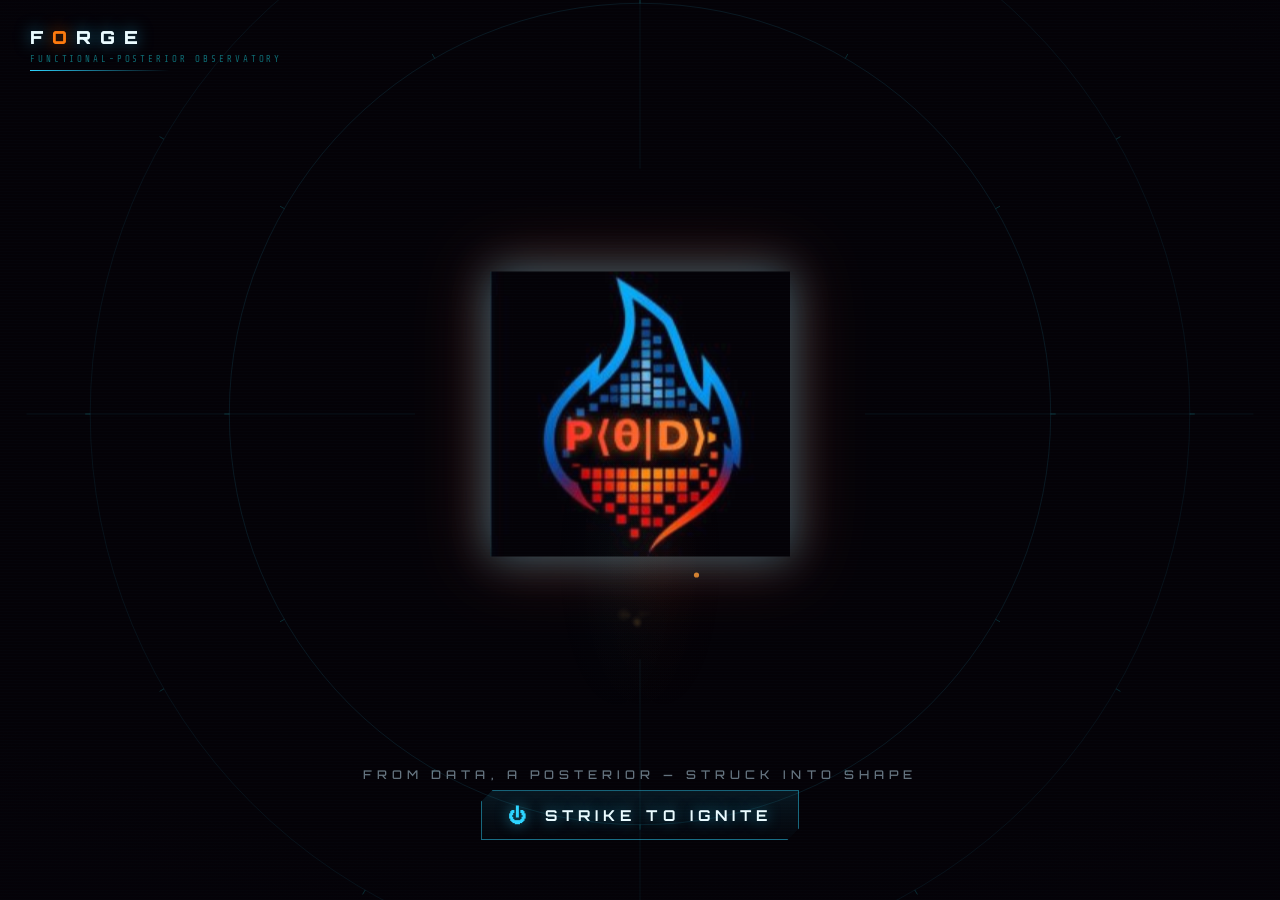
==== index.html @ 350c096e "initial load" ====
<!DOCTYPE html>
<!-- FORGE — splash / threshold. Strike ENTER to ignite the forge and cross into the floor. -->
<html lang="en">
<head>
<meta charset="utf-8"/>
<meta name="viewport" content="width=device-width, initial-scale=1, maximum-scale=1"/>
<title>FORGE — strike to ignite</title>
<link rel="preconnect" href="https://fonts.googleapis.com">
<link rel="preconnect" href="https://fonts.gstatic.com" crossorigin>
<link href="https://fonts.googleapis.com/css2?family=Orbitron:wght@500;700;900&family=Share+Tech+Mono&display=swap" rel="stylesheet">
<style>
  :root{
    --void:#040207; --void2:#0a0610;
    --cyan:#2DD4FF; --cyan-hot:#7ff0ff; --cyan-dim:#0e6b73;
    --ember:#FF4D1F; --flame:#FF7A0D; --gold:#FFC857; --ignite:#FFB800;
    --amber:#f0a92e; --muted:#3f6b66;
    --mono:'Share Tech Mono', ui-monospace, Consolas, monospace;
    --disp:'Orbitron', var(--mono);
  }
  *{box-sizing:border-box;margin:0;padding:0}
  html,body{height:100%;background:var(--void);overflow:hidden;font-family:var(--mono);color:var(--cyan);cursor:pointer}
  #fx{position:fixed;inset:0;display:block;touch-action:none}
  #fx2{position:fixed;inset:0;z-index:6;pointer-events:none}  /* posterior layer, in front of the logo */

  /* logo: black background keyed out by screen blend, so the live flame shows through */
  #logo{position:fixed;left:50%;top:46%;transform:translate(-50%,-50%);
    width:min(300px,46vw);height:auto;mix-blend-mode:screen;pointer-events:none;z-index:5;
    filter:drop-shadow(0 0 22px rgba(45,212,255,.40)) drop-shadow(0 0 30px rgba(255,77,31,.34));
    transition:filter .25s, transform .25s, opacity .5s;}

  /* HUD */
  .hud{position:fixed;pointer-events:none;user-select:none;text-transform:uppercase;letter-spacing:.2em;z-index:6}
  #brand{top:26px;left:30px;display:flex;align-items:center;gap:14px}
  #brand .word{font-family:var(--disp);font-weight:900;font-size:18px;letter-spacing:.5em;
    color:#eafbff;text-shadow:0 0 16px rgba(45,212,255,.55)}
  #brand .word .o{color:var(--flame);text-shadow:0 0 16px rgba(255,122,13,.6)}
  #brand .stack{display:flex;flex-direction:column;gap:6px}
  #brand .sub{font-size:9px;color:var(--cyan-dim);letter-spacing:.32em}
  #brand .bar{width:140px;height:1px;background:linear-gradient(90deg,var(--cyan),transparent)}

  #status{top:26px;right:30px;text-align:right;font-size:9.5px;color:var(--cyan-dim);letter-spacing:.26em;line-height:2}
  #status b{color:var(--amber);font-weight:400}
  #status .dot{display:inline-block;width:6px;height:6px;border-radius:50%;background:var(--flame);
    box-shadow:0 0 8px var(--flame);margin-right:7px;vertical-align:middle;animation:blip 1.6s infinite}
  @keyframes blip{0%,100%{opacity:.35}50%{opacity:1}}

  #tagline{bottom:118px;left:0;right:0;text-align:center;font-family:var(--disp);font-weight:500;
    font-size:12px;letter-spacing:.42em;color:rgba(180,210,225,.55)}

  /* phase rail (centred, under the plate) — a light progress stepper for the pipeline */
  #rail{position:fixed;bottom:178px;left:50%;z-index:8;pointer-events:none;width:min(640px,92vw);
    opacity:0;transform:translateX(-50%) translateY(8px);transition:opacity .45s ease, transform .45s ease;
    font-family:var(--mono)}
  #rail.on{opacity:1;transform:translateX(-50%) translateY(0)}
  #rail .rtrack{position:relative;height:5px;border-radius:3px;background:rgba(45,212,255,.30);margin:0 12px;box-shadow:0 0 10px rgba(45,212,255,.18)}
  #rail .rfill{position:absolute;left:0;top:0;height:100%;width:0;
    background:linear-gradient(90deg,var(--cyan),var(--gold));
    box-shadow:0 0 8px rgba(127,240,255,.55);transition:width .28s linear}
  #rail .rnode{position:absolute;top:50%;width:15px;height:15px;border-radius:50%;
    transform:translate(-50%,-50%);background:#0a1016;border:2px solid rgba(45,212,255,.5);
    transition:background .3s, border-color .3s, box-shadow .3s}
  #rail .rnode .rl{position:absolute;top:16px;left:50%;transform:translateX(-50%);
    font-size:11px;letter-spacing:.12em;white-space:nowrap;color:#3fa8b4;transition:color .3s}
  #rail .rnode.done{background:var(--cyan);border-color:var(--cyan);box-shadow:0 0 12px rgba(45,212,255,.85)}
  #rail .rnode.done .rl{color:#9fdcea}
  #rail .rnode.active{background:var(--gold);border-color:var(--gold);box-shadow:0 0 16px rgba(255,200,87,1)}
  #rail .rnode.active .rl{color:var(--gold)}
  #rail .rnode.active::after{content:"";position:absolute;inset:-5px;border-radius:50%;
    border:1px solid rgba(255,200,87,.6);animation:rpulse 1.1s ease-out infinite}
  @keyframes rpulse{0%{transform:scale(.6);opacity:.9}100%{transform:scale(1.8);opacity:0}}

  /* instruction / strike */
  #strike{position:fixed;bottom:60px;left:0;right:0;text-align:center;z-index:6;pointer-events:none}
  #strike .key{display:inline-flex;align-items:center;gap:14px;font-family:var(--disp);font-weight:700;
    font-size:15px;letter-spacing:.34em;color:#eafbff;pointer-events:auto;cursor:pointer;
    padding:13px 26px;border:1px solid rgba(45,212,255,.45);
    background:linear-gradient(180deg,rgba(45,212,255,.10),rgba(45,212,255,.02));
    clip-path:polygon(12px 0,100% 0,100% calc(100% - 12px),calc(100% - 12px) 100%,0 100%,0 12px);
    animation:breathe 2.4s ease-in-out infinite;text-shadow:0 0 14px rgba(45,212,255,.55);
    transition:transform .22s ease, filter .22s ease, background .22s ease, border-color .22s ease, color .22s, text-shadow .22s}
  #strike .key:hover{animation:none;color:#fff;
    border-color:rgba(255,96,32,.95);
    background:linear-gradient(180deg, rgba(150,16,8,.55) 0%, rgba(255,122,32,.88) 100%);
    transform:scale(1.07);text-shadow:0 0 30px rgba(255,96,30,.9);
    filter:saturate(2.4) brightness(1.5)
      drop-shadow(0 0 44px rgba(255,58,18,.70)) drop-shadow(0 0 16px rgba(255,180,60,.6))}
  #strike .key:hover .glyph{color:#ffd27a}
  #strike .glyph{font-size:18px;color:var(--cyan)}
  @keyframes breathe{0%,100%{opacity:.62;border-color:rgba(45,212,255,.32)}
    50%{opacity:1;border-color:rgba(45,212,255,.72);box-shadow:0 0 24px rgba(45,212,255,.20)}}

  /* overlays */
  #grain{position:fixed;inset:0;pointer-events:none;z-index:7;mix-blend-mode:screen;opacity:.5;
    background:
      radial-gradient(130% 100% at 50% 44%, transparent 52%, rgba(2,1,6,.9) 100%),
      repeating-linear-gradient(0deg, rgba(45,212,255,.02) 0 1px, transparent 1px 3px);}
  #flash{position:fixed;inset:0;pointer-events:none;z-index:20;background:#fff;opacity:0;
    transition:opacity .75s ease-out}

  /* standalone landing stub (only when ENTER_TARGET is empty) */
  #floor{position:fixed;inset:0;z-index:30;display:none;flex-direction:column;align-items:center;justify-content:center;
    background:#fff;color:#0F1F3D;font-family:Georgia,serif;text-align:center;opacity:0;transition:opacity .6s .2s;gap:10px}
  #floor.show{display:flex;opacity:1}
  #floor .eye{font-family:var(--mono);font-size:11px;letter-spacing:.3em;text-transform:uppercase;color:#C67D3E}
  #floor h1{font-size:30px;font-weight:400;letter-spacing:.02em;margin:0}
  #floor p{color:#5C657A;font-family:system-ui,sans-serif;max-width:440px}
  #floor button{margin-top:14px;font:inherit;font-family:var(--mono);font-size:12px;letter-spacing:.18em;
    text-transform:uppercase;padding:9px 20px;border:1px solid #D9DCE3;background:#fff;color:#0F1F3D;cursor:pointer;border-radius:4px}
  #floor button:hover{border-color:#FF7A0D;color:#b5560a}

  @media (max-width:640px){
    #brand{left:16px;top:18px} #status{right:16px;top:18px} #brand .bar{width:90px}
    #tagline{bottom:104px;font-size:10px;letter-spacing:.3em} #strike{bottom:46px}
  }
  @media (prefers-reduced-motion:reduce){ #strike .key,#status .dot{animation:none} }
</style>
</head>
<body>
  <canvas id="fx"></canvas>
  <canvas id="fx2"></canvas>
  <img id="logo" src="[data-uri]" alt="FORGE — P(theta given D)">

  <div id="brand" class="hud">
    <div class="stack">
      <div class="word">F<span class="o">O</span>RGE</div>
      <div class="sub">functional-posterior observatory</div>
      <div class="bar"></div>
    </div>
  </div>

  <div id="tagline" class="hud">FROM DATA, A POSTERIOR &mdash; STRUCK INTO SHAPE</div>

  <div id="rail">
    <div class="rtrack" id="rtrack"><div class="rfill" id="rfill"></div></div>
  </div>

  <div id="strike">
    <span class="key"><span class="glyph">&#9211;</span> STRIKE TO IGNITE</span>
  </div>

  <div id="grain"></div>
  <div id="flash"></div>

  <div id="floor">
    <div class="eye">forge floor</div>
    <h1>You crossed the threshold.</h1>
    <p>This is where the splash hands off to the app dashboard. Set <code>ENTER_TARGET</code>
       in the script to wire it to <code>index.html#dashboard</code>.</p>
    <button id="reignite">&#9211; re-ignite</button>
  </div>

<script>
(() => {
  "use strict";
  // ── wiring ──────────────────────────────────────────────────────────────
  // Where ENTER takes you. Empty string => show the standalone landing stub.
  const ENTER_TARGET = "dash1.html";            // e.g. "index.html#dashboard"

  const C = {
    cyan:[45,212,255], cyanHot:[127,240,255],
    ember:[255,77,31], flame:[255,122,13], gold:[255,200,87], ignite:[255,184,0],
  };
  const lerp = (a,b,t)=>a+(b-a)*t;
  const mix  = (A,B,t)=>[lerp(A[0],B[0],t),lerp(A[1],B[1],t),lerp(A[2],B[2],t)];
  const rgba = (c,a)=>`rgba(${c[0]|0},${c[1]|0},${c[2]|0},${a})`;
  const smooth = x=>x<=0?0:(x>=1?1:x*x*(3-2*x));
  const reduce = matchMedia("(prefers-reduced-motion:reduce)").matches;

  const cv = document.getElementById("fx");
  const ctx = cv.getContext("2d");
  const cv2 = document.getElementById("fx2");
  const ctx2 = cv2.getContext("2d");
  const logo  = document.getElementById("logo");
  let W=0,H=0,DPR=1, cx=0, cy=0, flameW=0, flameH=0, heatGrid=null, burnFronts=null, skRect=null, logoBox=null, strikeHover=0;
  function resize(){
    DPR = Math.min(1.5, devicePixelRatio||1);
    W = innerWidth; H = innerHeight;
    cv.width = W*DPR; cv.height = H*DPR;
    cv.style.width=W+"px"; cv.style.height=H+"px";
    ctx.setTransform(DPR,0,0,DPR,0,0);
    cv2.width = W*DPR; cv2.height = H*DPR;
    cv2.style.width=W+"px"; cv2.style.height=H+"px";
    ctx2.setTransform(DPR,0,0,DPR,0,0);
    cx = W/2; cy = H*0.46;
    const logoW = Math.min(300, W*0.46);
    flameW = logoW*1.42; flameH = logoW*1.72;
    // the logo plate's on-screen box, pre-scaled to the finale scale (1.06) —
    // the burn and its burning edge are confined to this.
    const r = logo.getBoundingClientRect();
    const lw = r.width||logoW, lh = r.height||logoW, s = 1.06;
    logoBox = { x: cx - lw*s/2, y: cy - lh*s/2, w: lw*s, h: lh*s };
    buildHeat();
    buildBurn();
    skRect = null;                                          // recomputed lazily in the loop
  }
  addEventListener("resize", resize); resize();
  logo.addEventListener("load", resize);                    // re-anchor once the plate decodes

  // ── fire: soft rising particle plume (no bars) ──────────────────────────
  function gauss(){ // ~N(0,1), Box-Muller (cheap)
    let u=0,v=0; while(!u)u=Math.random(); while(!v)v=Math.random();
    return Math.sqrt(-2*Math.log(u))*Math.cos(6.283185*v);
  }
  // ── pre-baked particle sprites: blit instead of allocating a gradient per
  //    particle per frame (the old hot path). Bucket each particle to the
  //    nearest palette hue; under additive blending the banding is invisible. ──
  const FIRE_PAL = [
    [255,255,235], // white-hot tip
    [255,200,87],  // gold
    [255,122,13],  // flame
    [255,77,31],   // ember
    [127,240,255], // cyan-hot (cool-left)
    [45,212,255],  // cyan
  ];
  const SPR = 64;
  const fireSprites = FIRE_PAL.map(col=>{
    const c=document.createElement("canvas"); c.width=c.height=SPR;
    const g=c.getContext("2d");
    const rg=g.createRadialGradient(SPR/2,SPR/2,0,SPR/2,SPR/2,SPR/2);
    rg.addColorStop(0, rgba(col,1)); rg.addColorStop(1, rgba(col,0));
    g.fillStyle=rg; g.fillRect(0,0,SPR,SPR);
    return c;
  });
  function nearestSprite(col){
    let bi=0,bd=1e9;
    for(let i=0;i<FIRE_PAL.length;i++){
      const p=FIRE_PAL[i], dr=col[0]-p[0], dg=col[1]-p[1], db=col[2]-p[2];
      const d=dr*dr+dg*dg+db*db; if(d<bd){bd=d;bi=i;}
    }
    return fireSprites[bi];
  }

  const FIRE_CAP = 240, EMBER_CAP = 140;     // bound worst-case particle counts
  const fire = [];
  // heat ∈ [0,1]: 0 = cold, ~0.08 = idle smolder, 1 = struck. Drives the whole fire.
  function spawnFire(heat){
    if(fire.length>=FIRE_CAP) return;
    const spread = flameW * (0.06 + 0.12*heat) * (0.6 + Math.random()*0.6);
    const ox = gauss()*spread*(0.45 + 0.55*heat);
    const u = Math.max(-1,Math.min(1, ox/(flameW*0.5)));    // -1..1 for cyan→ember tint
    const side = (u+1)/2;
    const baseY = cy + flameH*0.40;
    fire.push({
      x: cx + ox, y: baseY + Math.random()*6,
      vx: ox*0.004 + gauss()*0.10*(0.4+0.6*heat),
      vy: -(0.28 + Math.random()*(0.4 + 1.9*heat)),         // slow & low when smolder
      wob: Math.random()*6.283, wobS: 0.5+Math.random()*1.3,
      drift: (0.12 + 0.55*heat) + Math.random()*0.4,
      r: (3 + Math.random()*4) + heat*(7 + Math.random()*13), // small smolder → big fire
      side, life: 1, decay: (0.030 - 0.015*heat) + Math.random()*0.012, // short life when cold
    });
  }

  // ── sparks: sparse, longer-lived embers riding the heat ─────────────────
  const embers = [];
  function spawnEmber(burst){
    if(embers.length>=EMBER_CAP) return;
    const u = gauss()*0.5;
    embers.push({
      x: cx + u*flameW*0.42,
      y: cy + flameH*0.34,
      vx: u*0.25 + (Math.random()-0.5)*0.5,
      vy: -(0.7 + Math.random()*1.6) * (burst?2.4:1),
      life: 1, r: 1+Math.random()*2.0,
      c: mix(C.flame, C.gold, Math.random()),
    });
  }

  // ── inference resolve: 2D heatmap burn-in + prior & posterior curves ─────
  // Shared plot geometry (also used to seed the burn-in data).
  function plotGeo(){
    const w = flameW*1.9, x0 = cx - w/2;
    const amp = flameH*0.5, base = cy + flameH*0.20;
    return {w,x0,amp,base};
  }

  // Precompute the Bayesian update: a prior and a likelihood that merge into a
  // conjugate-correct posterior (precisions add, mean is precision-weighted),
  // plus draws FROM that posterior for the final phase. Rebuilt on resize.
  function buildHeat(){
    if(!flameW) return;
    const {w,x0,amp,base}=plotGeo();
    const my = base - amp*0.42;

    // prior and likelihood: asymmetric AND well separated, so they start with
    // almost no overlap and the posterior only forms once they slide together
    const prior = { mu: cx - w*0.17, sig: w*0.140 };      // broad, left-of-centre (shifted right)
    const like  = { mu: cx + w*0.20, sig: w*0.085 };       // narrow, right
    // conjugate update gives the width; force the mean to the centre (the logo's
    // horizontal middle) so the posterior resolves symmetrically in front of it
    const t0 = 1/(prior.sig*prior.sig), tL = 1/(like.sig*like.sig);
    const post = { mu: cx, sig: 1/Math.sqrt(t0+tL) };
    const pk = { prior:0.50, like:0.64, post:0.96 };       // visual peak heights (post tallest)

    // shared bin grid; each bin carries all three heights
    const nb=34, bw=w/nb, bins=[];
    for(let b=0;b<nb;b++){
      const bx=x0+(b+0.5)*bw;
      bins.push({
        bx,
        hp: Math.exp(-0.5*((bx-prior.mu)/prior.sig)**2)*pk.prior,
        hl: Math.exp(-0.5*((bx-like.mu )/like.sig )**2)*pk.like,
        hq: Math.exp(-0.5*((bx-post.mu )/post.sig )**2)*pk.post,
        bf: nb>1 ? b/(nb-1) : 0,
      });
    }

    // burn-in cloud: explores wide (around the prior), converges on the posterior
    const M=300, samples=[];
    for(let i=0;i<M;i++){
      const p=Math.random(), sp=p*p*(3-2*p);
      const mx  = prior.mu + (post.mu-prior.mu)*sp;
      const sgx = prior.sig*1.4*(1-sp) + post.sig*sp;
      const sgy = amp*0.55*(1-sp) + amp*0.34*sp;
      let y=my+gauss()*sgy; if(y>base) y=base-(y-base)*0.3;
      samples.push({x: mx+gauss()*sgx, y, r:1.4+Math.random()*2.2, at:p, fl:Math.random()*6.28});
    }

    // walker chains: start spread near the prior, drift to the posterior mode
    const chains=[], nC=3, steps=18;
    for(let c=0;c<nC;c++){
      const pts=[]; let px=prior.mu+gauss()*prior.sig*1.2, py=my+gauss()*amp*0.55;
      for(let s=0;s<steps;s++){
        const f=s/(steps-1);
        px += (post.mu-px)*0.16 + gauss()*post.sig*(2.6*(1-f)+0.5);
        py += (my-py)*0.16 + gauss()*amp*0.16*(2*(1-f)+0.3);
        if(py>base) py=base-(py-base)*0.3;
        pts.push({x:px,y:py, at:0.15 + f*0.7 + c*0.03});
      }
      chains.push(pts);
    }

    heatGrid = { bins, bw, samples, chains, my, prior, like, post };
  }

  // ── paper-burn fronts: irregular edges, confined to the logo plate ──
  function buildBurn(){
    if(!flameW || !logoBox) return;
    const b=logoBox, bcx=b.x+b.w/2, bcy=b.y+b.h/2, bdiag=Math.hypot(b.w,b.h);
    const spots=[];
    const N = 24;
    for(let i=0;i<N;i++){
      // spread across the plate; growth is clamped to the plate border at draw time
      const x = bcx + (Math.random()-0.5)*b.w*0.84;
      const y = bcy + (Math.random()-0.5)*b.h*0.84;
      const harm=[]; for(let k=1;k<=6;k++) harm.push({k, a:(0.44/k)*(0.55+Math.random()), p:Math.random()*6.283});
      const ch=[];   for(let k=1;k<=4;k++) ch.push({k, a:1/k, p:Math.random()*6.283});
      spots.push({
        x, y, dist: Math.hypot(x-bcx, y-bcy),
        r0: 2 + Math.random()*8,
        rMax: bdiag*(0.55 + Math.random()*0.30),                  // generous; the border clamp stops it
        bright: 0.5 + Math.random()*0.7,
        harm, ch, bias:Math.random()*6.283, biasA:0.22+Math.random()*0.20,
      });
    }
    // ignite from the centre outward — start time grows with distance from the logo
    const maxD = Math.max(...spots.map(s=>s.dist)) || 1;
    for(const s of spots) s.start = (s.dist/maxD)*0.42 + Math.random()*0.06;
    burnFronts = spots;
  }
  function frontRadius(f, ang){
    let n=0; for(const h of f.harm) n+=h.a*Math.sin(h.k*ang+h.p);
    n += f.biasA*Math.cos(ang - f.bias);          // push one side out (asymmetric)
    return Math.max(0.30, 1+n);
  }
  function frontHeat(f, ang){                      // 0..1 → color density along the edge
    let n=0; for(const h of f.ch) n+=h.a*Math.sin(h.k*ang+h.p);
    return 0.5+0.5*Math.tanh(n);
  }

  // ── burning edge: the overlay has burned to the image; its rectangle stays alight ──
  function drawBurningEdge(g, rect, k, t){
    if(!rect || k<=0) return;
    const {x,y,w,h}=rect, a=smooth(k);
    g.save(); g.globalCompositeOperation="lighter";
    // layered halo + hot inner line (no shadowBlur — stacked strokes)
    const ring=(lw,col,al)=>{ g.lineWidth=lw; g.strokeStyle=rgba(col,al*a); g.strokeRect(x,y,w,h); };
    ring(20, C.flame, 0.07); ring(13, C.ember, 0.13);
    ring(7,  C.ember, 0.40); ring(2.4, C.gold, 0.72);
    // flickering embers crawling the perimeter
    const per=2*(w+h), step=15, n=Math.max(1,Math.floor(per/step));
    for(let i=0;i<n;i++){
      let d=((i*step)+ (t*40)%per)%per, px, py;            // slow crawl around the edge
      if(d<w){ px=x+d; py=y; }
      else if(d<w+h){ px=x+w; py=y+(d-w); }
      else if(d<2*w+h){ px=x+w-(d-w-h); py=y+h; }
      else { px=x; py=y+h-(d-2*w-h); }
      const fl=0.55+0.45*Math.sin(t*16+i*1.7);
      g.fillStyle=rgba(mix(mix(C.ember,C.gold,0.5+0.5*Math.sin(i+t*3)),[255,255,235],0.25),(0.4+0.5*fl)*a);
      g.beginPath(); g.arc(px,py,1.6+2.4*fl,0,6.283); g.fill();
    }
    g.restore();
  }

  function drawInference(g, prog, t){
    if(prog<=0 || !heatGrid) return;
    const ctx = g;                                          // render onto the given canvas
    const {w,x0,amp,base}=plotGeo();
    const G=heatGrid, gap=Math.max(1,G.bw*0.12), bwid=G.bw-gap*2;
    const sm=x=>x<=0?0:(x>=1?1:x*x*(3-2*x));

    // ── continuous merge: both inputs slide toward the centre AND narrow onto the
    //    posterior width, while the gold posterior grows in. One smooth motion. ──
    const m = sm((prog-0.20)/0.34);                       // merge resolves early (0.20→0.54)
    const pmu = G.prior.mu + (G.post.mu-G.prior.mu)*m;    // means converge
    const lmu = G.like.mu  + (G.post.mu-G.like.mu )*m;
    const psig= G.prior.sig + (G.post.sig-G.prior.sig)*m; // widths morph to the posterior
    const lsig= G.like.sig  + (G.post.sig-G.like.sig )*m;
    const shiftL = lmu - G.like.mu;                       // histogram screen translation
    const merge = m;                                      // drives the rule fade-in
    const priorVis = 1 - 0.92*sm((m-0.72)/0.28);          // fade only once essentially merged
    const likeVis  = priorVis;
    const postVis  = sm((m-0.10)/0.72);                   // posterior grows continuously with the merge

    // baseline axis
    ctx.save(); ctx.globalCompositeOperation="lighter";
    ctx.strokeStyle=rgba([90,123,168],0.4); ctx.lineWidth=1;
    ctx.beginPath(); ctx.moveTo(x0,base); ctx.lineTo(x0+w,base); ctx.stroke(); ctx.restore();

    // ── burn-in: walker chains (lines) + sample cloud (dots), converging ──
    const burn = sm((prog-0.56)/0.42)*1.12;               // burn-in laid down AFTER the posterior resolves
    ctx.save(); ctx.globalCompositeOperation="lighter"; ctx.lineWidth=1.4;
    for(const pts of G.chains){
      let prev=null;
      for(const p of pts){
        if(burn<p.at) break;
        if(prev){ ctx.strokeStyle=rgba([210,232,250],0.36);
          ctx.beginPath(); ctx.moveTo(prev.x,prev.y); ctx.lineTo(p.x,p.y); ctx.stroke(); }
        ctx.fillStyle=rgba([240,248,255],0.85); ctx.fillRect(p.x-1.5,p.y-1.5,3,3);
        prev=p;
      }
    }
    ctx.restore();
    ctx.save(); ctx.globalCompositeOperation="lighter";
    for(const s of G.samples){
      if(burn<s.at) continue;
      const age=Math.min(1,(burn-s.at)/0.10);
      const side=Math.max(0,Math.min(1,(s.x-x0)/w));
      const flash=age<0.5?(0.5-age)/0.5:0;
      const col=mix(mix(C.cyan,C.ember,side),[255,255,235],flash*0.8);
      const tw=0.6+0.4*Math.sin(t*7+s.fl);
      const a=(0.32+0.20*tw)*age, rr=s.r*(1+flash);
      ctx.fillStyle=rgba(col,a); ctx.fillRect(s.x-rr,s.y-rr,rr*2,rr*2);
    }
    ctx.restore();

    // draws a smooth gaussian curve (filled + stroked), revealed L→R.
    // domain extends left to the gaussian's tail so a left-sitting curve (the
    // prior) isn't clipped at the plot edge.
    function curve(dist, peak, shift, color, alpha, drawProg, fillA){
      const xL=Math.min(x0, dist.mu-3.6*dist.sig), xR=x0+w, span=xR-xL;
      const N=170, end=Math.max(1,Math.floor(N*drawProg));
      const X=i=>xL+(i/N)*span, Y=x=>base-peak*amp*Math.exp(-0.5*((x-dist.mu)/dist.sig)**2);
      ctx.save(); ctx.globalCompositeOperation="lighter";
      ctx.beginPath();
      ctx.moveTo(X(0)+shift, base);
      for(let i=0;i<=end;i++){ const x=X(i); ctx.lineTo(x+shift, Y(x)); }
      ctx.lineTo(X(end)+shift, base); ctx.closePath();
      ctx.fillStyle=rgba(color, fillA); ctx.fill();
      ctx.beginPath();
      for(let i=0;i<=end;i++){ const x=X(i); i?ctx.lineTo(x+shift,Y(x)):ctx.moveTo(x+shift,Y(x)); }
      ctx.strokeStyle=rgba(color, alpha); ctx.lineWidth=2.4;
      ctx.shadowColor=rgba(color,alpha*0.7); ctx.shadowBlur=8; ctx.stroke();
      ctx.restore();
    }

    // A ── PRIOR: broad cyan curve that slides to centre AND narrows into the posterior ──
    const priorDraw = sm(prog/0.16);
    const ppeak = 0.52 + 0.34*m;                           // tightens → a touch taller as it merges
    if(priorVis>0.01) curve({mu:pmu,sig:psig}, ppeak, 0, C.cyan, 0.75*priorVis, priorDraw, 0.10*priorVis);

    // B ── LIKELIHOOD: ember histogram that slides in AND narrows toward the posterior ──
    if(likeVis>0.01){
      ctx.save(); ctx.globalCompositeOperation="lighter";   // additive → fuses with the prior
      const invd = 1/(lsig*lsig) - 1/(G.like.sig*G.like.sig);
      for(const bn of G.bins){
        const grow=sm((prog-0.10 - bn.bf*0.06)/0.18);
        const hl=bn.hl*Math.exp(-0.5*((bn.bx-G.like.mu)**2)*invd);   // live height as the width morphs
        const h=hl*amp*grow; if(h<1) continue;
        const x=bn.bx+shiftL-G.bw/2+gap;
        ctx.fillStyle=rgba(mix(C.ember,C.flame,0.30),0.22*likeVis); ctx.fillRect(x,base-h,bwid,h);
        ctx.strokeStyle=rgba(C.flame,0.85*likeVis); ctx.lineWidth=1; ctx.strokeRect(x,base-h,bwid,h);
      }
      ctx.restore();
    }

    // C ── POSTERIOR: gold product gaussian, growing continuously as the inputs merge ──
    if(postVis>0.02){
      curve(G.post, 0.96*postVis, 0, C.gold, 0.92*Math.min(1,postVis+0.10), 1, 0.20*postVis);
      const fy=base-amp*0.5, fr=amp*(0.45+0.55*postVis);
      ctx.save(); ctx.globalCompositeOperation="lighter";
      const fg=ctx.createRadialGradient(G.post.mu,fy,0,G.post.mu,fy,fr);
      fg.addColorStop(0,   rgba([255,255,242], 0.40*postVis));
      fg.addColorStop(0.4, rgba(C.gold,        0.26*postVis));
      fg.addColorStop(1,   rgba(C.flame, 0));
      ctx.fillStyle=fg; ctx.beginPath(); ctx.arc(G.post.mu,fy,fr,0,6.283); ctx.fill();
      ctx.restore();
    }

    // D ── the rule, fading in with the merge ──
    ctx.save(); ctx.globalCompositeOperation="lighter";
    ctx.font="600 13px 'Share Tech Mono', ui-monospace, monospace"; ctx.textAlign="center"; ctx.letterSpacing="1px";
    ctx.fillStyle=rgba(C.gold,0.72*merge);
    ctx.fillText("P(\u03B8|D)  \u221D  P(D|\u03B8) \u00B7 P(\u03B8)", cx, base+30);
    ctx.restore();

    // G ── legend (curve / bars / merged) ──
    const la=sm(prog/0.28);
    ctx.save(); ctx.globalCompositeOperation="lighter";
    ctx.font="600 11px 'Share Tech Mono', ui-monospace, monospace"; ctx.textAlign="left"; ctx.letterSpacing="1.5px";
    const lx=x0+6, ly=base-amp*1.18, row=17;
    ctx.strokeStyle=rgba(C.cyanHot,0.9*la); ctx.lineWidth=2;
    ctx.beginPath(); ctx.moveTo(lx,ly-3); ctx.lineTo(lx+15,ly-3); ctx.stroke();
    ctx.fillStyle=rgba(C.cyanHot,0.85*la); ctx.fillText("PRIOR", lx+22, ly);
    ctx.fillStyle=rgba(C.flame,0.9*la);
    ctx.fillRect(lx,ly+row-7,4,7); ctx.fillRect(lx+6,ly+row-9,4,9); ctx.fillRect(lx+12,ly+row-6,4,6);
    ctx.fillText("LIKELIHOOD", lx+22, ly+row);
    ctx.fillStyle=rgba(C.gold,0.95*la); ctx.fillRect(lx,ly+row*2-9,15,4); ctx.fillText("POSTERIOR", lx+22, ly+row*2);
    ctx.restore();
  }

  // ── reticle + rings (HELIX console echo) ────────────────────────────────
  function drawFrame(t, glow){
    ctx.save(); ctx.globalCompositeOperation="lighter";
    const R = flameW*0.96;
    for(let k=0;k<2;k++){
      const r = R*(1+k*0.34) + Math.sin(t*0.6+k)*2;
      ctx.beginPath(); ctx.arc(cx,cy,r,0,Math.PI*2);
      ctx.strokeStyle=rgba(C.cyan,(0.10-k*0.03)+glow*0.10); ctx.lineWidth=1; ctx.stroke();
      // tick marks
      const ticks=48;
      for(let i=0;i<ticks;i++){
        if(i%4) continue;
        const a=i/ticks*Math.PI*2, c=Math.cos(a),s=Math.sin(a);
        ctx.beginPath(); ctx.moveTo(cx+c*r,cy+s*r); ctx.lineTo(cx+c*(r+5),cy+s*(r+5));
        ctx.strokeStyle=rgba(C.cyanDim||[14,107,115],.4); ctx.stroke();
      }
    }
    // crosshair
    const ch=R*1.5;
    ctx.strokeStyle=rgba(C.cyan,.07+glow*.08); ctx.lineWidth=1;
    ctx.beginPath();
    ctx.moveTo(cx-ch,cy);ctx.lineTo(cx-R*0.55,cy);ctx.moveTo(cx+R*0.55,cy);ctx.lineTo(cx+ch,cy);
    ctx.moveTo(cx,cy-ch*0.9);ctx.lineTo(cx,cy-R*0.6);ctx.moveTo(cx,cy+R*0.6);ctx.lineTo(cx,cy+ch*0.9);
    ctx.stroke(); ctx.restore();
  }

  // ── state machine ───────────────────────────────────────────────────────
  let state="idle", t0=performance.now(), igniteAt=0, heat=0;
  let hover=0, mx=-99999, my=-99999;                       // proximity "charge" before ignition
  const flash = document.getElementById("flash");
  const strikeEl = document.getElementById("strike");
  const keyEl = document.querySelector("#strike .key");
  const glyphEl = keyEl ? keyEl.querySelector(".glyph") : null;

  // ── phase rail: a light progress stepper, lit as each pipeline phase runs ──
  const railEl = document.getElementById("rail");
  const rtrack = document.getElementById("rtrack");
  const rfill  = document.getElementById("rfill");
  const PH = [   // at = seconds since ignite (phase begins)
    { name:"PRIOR",      at:0.50 },
    { name:"LIKELIHOOD", at:1.10 },
    { name:"POSTERIOR",  at:1.80 },
    { name:"BURN-IN",    at:2.90 },
    { name:"ETCH",       at:4.30 },
  ];
  const railNodes = PH.map((p,i)=>{
    const n=document.createElement("div"); n.className="rnode";
    n.style.left=(PH.length>1 ? i/(PH.length-1)*100 : 0)+"%";
    const l=document.createElement("div"); l.className="rl"; l.textContent=p.name;
    n.appendChild(l); if(rtrack) rtrack.appendChild(n); return n;
  });
  let railShown=false;
  function updateRail(e){
    if(!railEl) return;
    if(!railShown && e>0){ railEl.classList.add("on"); railShown=true; }
    let k=0; for(let i=0;i<PH.length;i++){ if(e>=PH[i].at) k=i; }
    const a=PH[k].at, b=(k<PH.length-1)?PH[k+1].at:a+1;
    const within=(k<PH.length-1)?Math.min(1,Math.max(0,(e-a)/(b-a))):0;  // last node = terminus, no overshoot
    rfill.style.width=((k+within)/(PH.length-1)*100)+"%";
    for(let i=0;i<railNodes.length;i++){
      railNodes[i].classList.toggle("done", i<k);
      railNodes[i].classList.toggle("active", i===k);
    }
  }

  function ignite(){
    if(state!=="idle") return;
    state="igniting"; igniteAt=performance.now();
    strikeEl.style.transition="opacity .3s"; strikeEl.style.opacity="0";
    logo.style.transform="translate(-50%,-50%) scale(1.06)";
    logo.style.filter="drop-shadow(0 0 40px rgba(255,184,0,.7)) drop-shadow(0 0 60px rgba(255,77,31,.6))";
    for(let i=0;i<60;i++) spawnEmber(true);
    for(let i=0;i<70;i++) spawnFire(1);
    if(navigator.vibrate) navigator.vibrate(40);
  }
  function cross(){
    state="done";
    if(ENTER_TARGET){ location.href = ENTER_TARGET; return; }
    document.getElementById("floor").classList.add("show");
  }
  document.getElementById("reignite").addEventListener("click", ()=>location.reload());

  addEventListener("keydown", e=>{
    if(e.key==="Enter"||e.key===" "){ e.preventDefault(); ignite(); }
  });
  addEventListener("pointerdown", ()=> ignite());
  ["pointermove","mousemove"].forEach(ev=>{
    const h=e=>{ if(e.pointerType!=="touch"){ mx=e.clientX; my=e.clientY; } };
    window.addEventListener(ev, h, {passive:true});
    document.addEventListener(ev, h, {passive:true});
  });
  document.addEventListener("mouseleave", ()=>{ mx=-99999; my=-99999; });

  // ── render loop ─────────────────────────────────────────────────────────
  function frame(now){
    const t=(now-t0)/1000;
    ctx.clearRect(0,0,W,H);

    // ignite progress (resolve → hold → overlay burns to the image edges → hold → cross)
    let surge=0, post=0, fin=0, edge=0;
    if(state==="igniting"){
      const e=(now-igniteAt)/1000;
      surge = Math.min(1, e/0.8);                          // flame roars up over 0.8s
      post  = Math.min(1, Math.max(0,(e-0.40)/3.5));       // prior→like→posterior→burn-in 0.40 → 3.9s
      fin   = Math.min(1, Math.max(0,(e-4.0)/3.8));        // veneer burns through slowly 4.0 → 7.5s
      edge  = Math.min(1, Math.max(0,(e-7.0)/0.5));        // plate glow rises as the burn lands
      if(e>8.0 && flash.style.opacity!=="1"){ flash.style.opacity="1"; } // burn freezes ~7.5, hold 0.5s, then wash
      if(e>8.7){ cross(); }                                // segue from the held burning edge
      if(Math.random()<0.9) spawnEmber(true);
      updateRail(e);
    }
    const breath = reduce?0.5:(0.5+0.5*Math.sin(t*1.4));

    // proximity charge — the page wakes up as the pointer nears the mark
    let hoverTarget = 0;
    if(state==="idle"){
      const d=Math.hypot(mx-cx, my-cy), R0=Math.min(W,H)*0.62;
      hoverTarget = Math.max(0, Math.min(1, 1 - d/R0));
    }
    hover += (hoverTarget - hover) * 0.08;

    // heat ramps from a low idle smolder up to full fire once struck (charge lifts the smolder)
    const heatTarget = (state==="idle") ? (0.08 + 0.40*hover) : 1;
    heat += (heatTarget - heat) * (state==="idle" ? 0.04 : 0.05);
    const dim = (1 - 0.5*post*(1-fin)) + 0.5*fin;            // flame recedes for the result, then surges back

    // logo charges up as you approach the mark (idle only)
    if(state==="idle"){
      logo.style.transform = `translate(-50%,-50%) scale(${(1+0.03*hover).toFixed(3)})`;
      logo.style.filter =
        `drop-shadow(0 0 ${(22+50*hover)|0}px rgba(45,212,255,${(0.40+0.45*hover).toFixed(2)})) `
       +`drop-shadow(0 0 ${(30+70*hover)|0}px rgba(255,77,31,${(0.34+0.50*hover).toFixed(2)}))`;
    }

    // ENTER key: native :hover does the blue→magma morph; JS just sheds embers off it
    if(!skRect && keyEl) skRect = keyEl.getBoundingClientRect();
    const keyHot = (state==="idle" && keyEl && keyEl.matches(":hover"));
    strikeHover += ((keyHot?1:0) - strikeHover) * 0.15;
    if(keyHot && skRect && strikeHover>0.4 && embers.length<EMBER_CAP && Math.random()<strikeHover*0.5){
      embers.push({x:skRect.left+Math.random()*skRect.width, y:skRect.top+skRect.height*0.45,
        vx:(Math.random()-0.5)*0.6, vy:-0.8-Math.random()*0.9, life:1, r:1.4+Math.random()*2.1,
        c:mix(C.flame,C.gold,Math.random())});
    }

    const burnProg = smooth(Math.min(1, fin/0.92));         // drives the paper burn-off

    // logo: opaque true colours as the burn reveals it; steady warm glow, edges catch at the end
    if(fin>0){
      logo.style.mixBlendMode = "normal";
      logo.style.transform = `translate(-50%,-50%) scale(1.06)`;   // hold steady — no expand
      const glow = Math.min(1, 0.45 + 0.55*burnProg + 0.30*edge);
      logo.style.filter =
        `drop-shadow(0 0 ${(26+90*burnProg+30*edge)|0}px rgba(255,184,0,${glow.toFixed(2)})) `
       +`drop-shadow(0 0 ${(46+120*burnProg+40*edge)|0}px rgba(255,77,31,${glow.toFixed(2)}))`;
    }

    drawFrame(t, surge + hover*0.5);

    // ── heat body: soft breathing flame aura (cool-left, hot-right) ──
    ctx.save(); ctx.globalCompositeOperation="lighter";
    const heatGlow = (0.10 + 0.90*heat) * dim;               // faint low glow when smoldering
    const dxk = 0.4 + 0.6*heat;                              // lobes tighten when cold
    const by = cy + flameH*(0.30 - 0.24*heat);               // glow sits low until struck
    const rad = flameH*(0.18 + 0.34*heat)*(0.92+0.16*breath+surge*0.45);
    function aura(dx, col, a){
      ctx.save(); ctx.translate(cx+dx, by); ctx.scale(0.60, 1.5);
      const g=ctx.createRadialGradient(0,0,0,0,0,rad);
      g.addColorStop(0, rgba(col,a)); g.addColorStop(.55, rgba(col,a*0.30)); g.addColorStop(1, rgba(col,0));
      ctx.fillStyle=g; ctx.beginPath(); ctx.arc(0,0,rad,0,6.283); ctx.fill(); ctx.restore();
    }
    const flick = 0.85 + 0.15*Math.sin(t*7.3) + 0.1*Math.sin(t*3.1);
    aura(-flameW*0.13*dxk, C.cyan,  (0.13+0.08*breath+surge*0.22)*flick*heatGlow);
    aura( flameW*0.13*dxk, C.ember, (0.16+0.09*breath+surge*0.28)*flick*heatGlow);
    aura( 0,               C.gold,  (0.12+0.07*breath+surge*0.32)*flick*heatGlow);
    ctx.restore();

    // ── fire: rising soft particles (the live heat) ──
    let want = (heat < 0.2) ? (Math.random()<0.45 ? 1 : 0) : Math.round(1 + heat*15);
    for(let s=0;s<want;s++) spawnFire(heat);
    ctx.save(); ctx.globalCompositeOperation="lighter";
    for(let i=fire.length-1;i>=0;i--){
      const p=fire[i];
      p.life-=p.decay;
      if(p.life<=0){ fire.splice(i,1); continue; }
      p.vy*=0.992;
      p.x += p.vx + Math.sin(t*p.wobS+p.wob)*p.drift;
      p.y += p.vy;
      const age=1-p.life;                                   // 0 young → 1 old
      const sideCol = mix(C.cyan, C.ember, p.side);
      let col = mix(mix(C.gold, sideCol, 0.45+0.55*age), C.ember, age*0.5);
      if(age<0.16) col = mix([255,255,235], col, age/0.16); // white-hot tip
      const rr = p.r*(0.5+0.9*p.life);
      const a  = Math.pow(p.life,1.5) * (0.12 + 0.16*heat) * dim;
      ctx.globalAlpha = a<0?0:(a>1?1:a);
      const spr = nearestSprite(col);
      ctx.drawImage(spr, p.x-rr, p.y-rr, rr*2, rr*2);
    }
    ctx.globalAlpha = 1;
    ctx.restore();

    // ── embers ──
    ctx.save(); ctx.globalCompositeOperation="lighter";
    for(let i=embers.length-1;i>=0;i--){
      const p=embers[i];
      p.x+=p.vx; p.y+=p.vy; p.vy+=0.006; p.life-=0.012;
      if(p.life<=0){ embers.splice(i,1); continue; }
      ctx.fillStyle=rgba(p.c, p.life*0.9);
      ctx.beginPath(); ctx.arc(p.x,p.y,p.r*p.life,0,Math.PI*2); ctx.fill();
    }
    ctx.restore();
    if(state==="idle"){
      const cap = 14 + (hover*42|0);
      if(embers.length<cap && Math.random() < 0.10+0.5*hover) spawnEmber(false);
    }

    // ── posterior layer, drawn on the canvas IN FRONT of the logo ──
    ctx2.clearRect(0,0,W,H);
    if(post>0){
      const frozen = burnProg>=1;                            // burn-through has reached the logo edge → hold still
      if(!frozen) drawInference(ctx2, post, t);              // overlay shown while resolving + burning in

      // ── the posterior burns through, revealing the logo, and STOPS at the logo edge ──
      if(burnProg>0 && logoBox){
        const N=120, b=logoBox;
        // distance from a point inside the plate to its border along an angle (ray→box)
        const rayBox=(px,py,c,s)=>{ let tm=Infinity;
          if(c>0) tm=Math.min(tm,(b.x+b.w-px)/c); else if(c<0) tm=Math.min(tm,(b.x-px)/c);
          if(s>0) tm=Math.min(tm,(b.y+b.h-py)/s); else if(s<0) tm=Math.min(tm,(b.y-py)/s);
          return Math.max(0,tm); };
        const trace=(s,R)=>{ ctx2.beginPath();
          for(let i=0;i<=N;i++){ const ang=i/N*6.283, c=Math.cos(ang), si=Math.sin(ang);
            let rr=R*frontRadius(s,ang);
            rr=Math.min(rr, rayBox(s.x,s.y,c,si));             // clamp: never expand past the logo edge
            const x=s.x+c*rr, y=s.y+si*rr;
            i?ctx2.lineTo(x,y):ctx2.moveTo(x,y);} ctx2.closePath(); };
        const Rof=s=>{ const sp=(burnProg-s.start)/(1-s.start); return sp<=0?0:s.r0+smooth(sp)*(s.rMax-s.r0); };

        if(!frozen){
          // wipe the wider inference viz outside the plate as the burn ramps
          const wipe = smooth(Math.min(1, burnProg/0.5));
          ctx2.save(); ctx2.globalCompositeOperation="destination-out"; ctx2.globalAlpha=wipe;
          ctx2.beginPath(); ctx2.rect(0,0,W,H); ctx2.rect(b.x-1,b.y-1,b.w+2,b.h+2);
          ctx2.fill("evenodd"); ctx2.restore();

          // pass 1 — burn the holes (overlapping spots merge), revealing the logo
          ctx2.save(); ctx2.globalCompositeOperation="destination-out";
          for(const s of burnFronts){ const R=Rof(s); if(R<=0) continue;
            trace(s,R); ctx2.fill();
            ctx2.lineWidth=18; ctx2.strokeStyle="rgba(0,0,0,0.5)"; trace(s,R); ctx2.stroke();
          }
          ctx2.restore();
        }

        // pass 2 — glowing burn-through edges (held when frozen — no fade)
        ctx2.save(); ctx2.globalCompositeOperation="lighter";
        for(const s of burnFronts){ const R=Rof(s); if(R<=0) continue;
          const a = s.bright;
          trace(s,R);
          ctx2.lineWidth=16; ctx2.strokeStyle=rgba(C.flame,0.10*a); ctx2.stroke();
          ctx2.lineWidth=10; ctx2.strokeStyle=rgba(C.ember,0.16*a); ctx2.stroke();
          ctx2.lineWidth=6;  ctx2.strokeStyle=rgba(C.ember,0.50*a); ctx2.stroke();
          trace(s,R*0.985);
          ctx2.lineWidth=2.2; ctx2.strokeStyle=rgba(C.gold,0.72*a); ctx2.stroke();
          for(let i=0;i<N;i+=2){ const ang=i/N*6.283, d=frontHeat(s,ang); if(d<0.34) continue;
            const c=Math.cos(ang), si=Math.sin(ang);
            let rr=R*frontRadius(s,ang); rr=Math.min(rr, rayBox(s.x,s.y,c,si));
            const x=s.x+c*rr, y=s.y+si*rr, fl=0.55+0.45*Math.sin(t*16+i+s.bias*3);
            ctx2.fillStyle=rgba(mix(mix(C.ember,C.gold,d),[255,255,235],0.3),(0.4+0.55*d)*a*fl);
            ctx2.beginPath(); ctx2.arc(x,y,2+4*d,0,6.283); ctx2.fill();
          }
        }
        ctx2.restore();

        // pass 3 — re-erase interiors so the glow survives only on the merged OUTER edge
        ctx2.save(); ctx2.globalCompositeOperation="destination-out";
        for(const s of burnFronts){ const R=Rof(s); if(R<=0) continue;
          trace(s, Math.max(1, R-12)); ctx2.fill(); }
        ctx2.restore();

        // sparks shed from the active fronts (only while still travelling)
        if(!frozen) for(const s of burnFronts){ const sp=(burnProg-s.start)/(1-s.start); if(sp<=0||sp>0.96) continue;
          if(embers.length<EMBER_CAP && Math.random()<0.45){ const ang=Math.random()*6.283, c=Math.cos(ang), si=Math.sin(ang);
            let rr=Rof(s)*frontRadius(s,ang); rr=Math.min(rr, rayBox(s.x,s.y,c,si));
            embers.push({x:s.x+c*rr, y:s.y+si*rr,
              vx:c*0.5+(Math.random()-0.5)*0.5, vy:si*0.5-0.8,
              life:1, r:1.4+Math.random()*2.6, c:mix(C.flame,C.gold,Math.random())}); }
        }
      }
    }

    requestAnimationFrame(frame);
  }
  requestAnimationFrame(frame);
})();
</script>
</body>
</html>
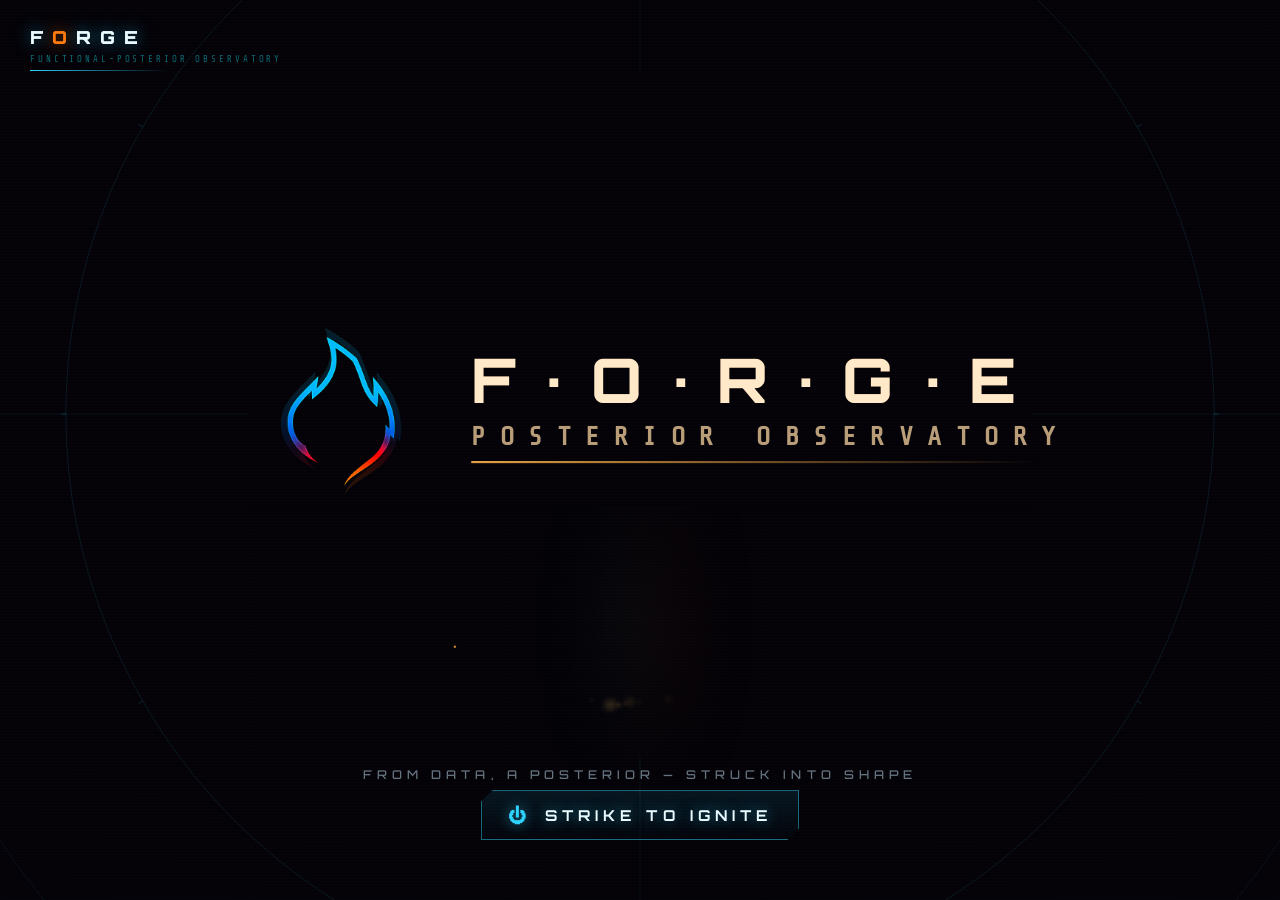
==== commit 71a27063: "V_20_something.." ====
--- a/index.html
+++ b/index.html
@@ -4,7 +4,7 @@
 <head>
 <meta charset="utf-8"/>
 <meta name="viewport" content="width=device-width, initial-scale=1, maximum-scale=1"/>
-<title>FORGE — strike to ignite</title>
+<title>FORGE — strike to ignite</title><!-- hero flame burns off at the strike point, revealing the P(θ|D) card -->
 <link rel="preconnect" href="https://fonts.googleapis.com">
 <link rel="preconnect" href="https://fonts.gstatic.com" crossorigin>
 <link href="https://fonts.googleapis.com/css2?family=Orbitron:wght@500;700;900&family=Share+Tech+Mono&display=swap" rel="stylesheet">
@@ -24,7 +24,7 @@
 
   /* logo: black background keyed out by screen blend, so the live flame shows through */
   #logo{position:fixed;left:50%;top:46%;transform:translate(-50%,-50%);
-    width:min(300px,46vw);height:auto;mix-blend-mode:screen;pointer-events:none;z-index:5;
+    width:min(420px,58vw);height:auto;mix-blend-mode:screen;pointer-events:none;z-index:5;
     filter:drop-shadow(0 0 22px rgba(45,212,255,.40)) drop-shadow(0 0 30px rgba(255,77,31,.34));
     transition:filter .25s, transform .25s, opacity .5s;}
 
@@ -171,7 +171,14 @@
   const cv2 = document.getElementById("fx2");
   const ctx2 = cv2.getContext("2d");
   const logo  = document.getElementById("logo");
-  let W=0,H=0,DPR=1, cx=0, cy=0, flameW=0, flameH=0, heatGrid=null, burnFronts=null, skRect=null, logoBox=null, strikeHover=0;
+  // crisp hero flame — the veneer that burns off. Falls back to old behavior if missing.
+  const heroImg = new Image(); let heroReady=false;
+  heroImg.onload = ()=>{ heroReady=true; };
+  logo.style.opacity="0";                                    // the card waits under the veneer
+  heroImg.src = "assets/images/forge_flame_hero.png";
+  let strikePt = null;                                       // click point = ignition seed
+  let voidCol = "#05030B";
+  let W=0,H=0,DPR=1, cx=0, cy=0, flameW=0, flameH=0, heatGrid=null, burnFronts=null, skRect=null, logoBox=null, heroBox=null, strikeHover=0;
   function resize(){
     DPR = Math.min(1.5, devicePixelRatio||1);
     W = innerWidth; H = innerHeight;
@@ -182,14 +189,16 @@
     cv2.style.width=W+"px"; cv2.style.height=H+"px";
     ctx2.setTransform(DPR,0,0,DPR,0,0);
     cx = W/2; cy = H*0.46;
-    const logoW = Math.min(300, W*0.46);
+    const logoW = Math.min(420, W*0.58);
+    voidCol = getComputedStyle(document.body).backgroundColor || voidCol;
     flameW = logoW*1.42; flameH = logoW*1.72;
     // the logo plate's on-screen box, pre-scaled to the finale scale (1.06) —
     // the burn and its burning edge are confined to this.
     const r = logo.getBoundingClientRect();
     const lw = r.width||logoW, lh = r.height||logoW, s = 1.06;
     logoBox = { x: cx - lw*s/2, y: cy - lh*s/2, w: lw*s, h: lh*s };
-    buildHeat();
+    const HW=Math.min(780, W*0.84), HH=HW*0.23;              // the LOCKUP is the hero — large + central
+    heroBox = { x: cx-HW/2, y: cy-HH/2, w: HW, h: HH };
     buildBurn();
     skRect = null;                                          // recomputed lazily in the loop
   }
@@ -335,8 +344,8 @@
 
   // ── paper-burn fronts: irregular edges, confined to the logo plate ──
   function buildBurn(){
-    if(!flameW || !logoBox) return;
-    const b=logoBox, bcx=b.x+b.w/2, bcy=b.y+b.h/2, bdiag=Math.hypot(b.w,b.h);
+    if(!flameW || !heroBox) return;
+    const b=heroBox, bcx=b.x+b.w/2, bcy=b.y+b.h/2, bdiag=Math.hypot(b.w,b.h);
     const spots=[];
     const N = 24;
     for(let i=0;i<N;i++){
@@ -353,9 +362,11 @@
         harm, ch, bias:Math.random()*6.283, biasA:0.22+Math.random()*0.20,
       });
     }
-    // ignite from the centre outward — start time grows with distance from the logo
+    // ignite from the STRIKE POINT outward — start time grows with distance from it
+    const sp = strikePt || {x:bcx, y:bcy};
+    for(const s of spots) s.dist = Math.hypot(s.x-sp.x, s.y-sp.y);
     const maxD = Math.max(...spots.map(s=>s.dist)) || 1;
-    for(const s of spots) s.start = (s.dist/maxD)*0.42 + Math.random()*0.06;
+    for(const s of spots) s.start = (s.dist/maxD)*0.55 + Math.random()*0.05;
     burnFronts = spots;
   }
   function frontRadius(f, ang){
@@ -519,6 +530,59 @@
     ctx.restore();
   }
 
+  // ── the veneer: the brand LOCKUP (flame + F·O·R·G·E + sub), large + central,
+  //    on a void plate. The burn fronts erode THIS, revealing the card beneath. ──
+  function drawLockup(g, b, jx, jy, aMul, hover, surge){
+    const pad=b.h*0.06;
+    const fh=b.h*0.92, fw=heroReady ? fh*(heroImg.width/heroImg.height) : 0;
+    const fx=b.x+pad+jx, fy=b.y+(b.h-fh)/2+jy;
+    if(heroReady){
+      g.globalCompositeOperation="lighter";
+      g.globalAlpha=aMul*(0.14+0.18*hover+0.28*surge);
+      g.drawImage(heroImg, fx-fw*0.06, fy-fh*0.06, fw*1.12, fh*1.12);
+      g.globalCompositeOperation="source-over"; g.globalAlpha=aMul;
+      g.drawImage(heroImg, fx, fy, fw, fh);
+    }
+    const tx=b.x+pad+fw+b.h*0.26+jx, tcy=b.y+b.h/2+jy;
+    const word="F·O·R·G·E";
+    const ws=b.h*0.34, ss=b.h*0.145;
+    g.textBaseline="alphabetic"; g.textAlign="left";
+    g.font="800 "+ws+"px Orbitron, 'Share Tech Mono', monospace";
+    try{ g.letterSpacing=(ws*0.34)+"px"; }catch(_){}
+    g.globalCompositeOperation="lighter"; g.globalAlpha=aMul*(0.35+0.30*hover+0.30*surge);
+    g.fillStyle="rgba(255,178,74,0.8)"; g.fillText(word, tx, tcy-b.h*0.06);
+    g.globalCompositeOperation="source-over"; g.globalAlpha=aMul;
+    g.fillStyle="#ffe9c8"; g.fillText(word, tx, tcy-b.h*0.06);
+    const ww=g.measureText(word).width;
+    g.font="600 "+ss+"px 'Share Tech Mono', monospace";
+    try{ g.letterSpacing=(ss*0.55)+"px"; }catch(_){}
+    g.fillStyle="rgba(217,185,140,0.85)";
+    g.fillText("POSTERIOR OBSERVATORY", tx, tcy+b.h*0.17);
+    const grd=g.createLinearGradient(tx,0,tx+ww,0);
+    grd.addColorStop(0,"rgba(255,178,74,0.9)"); grd.addColorStop(1,"rgba(255,178,74,0)");
+    g.fillStyle=grd; g.fillRect(tx, tcy+b.h*0.26, ww, Math.max(1.5,b.h*0.012));
+    try{ g.letterSpacing="0px"; }catch(_){}
+    g.globalAlpha=1;
+  }
+  function drawVeneer(t, surge, hover, zap, breath){
+    if(!heroBox) return;
+    const b=heroBox, g=ctx2;
+    g.save();
+    g.fillStyle=voidCol;                                     // seamless plate — the lockup floats on void
+    g.fillRect(b.x-2, b.y-2, b.w+4, b.h+4);
+    const bs=1+0.008*breath+0.02*surge;                      // gentle breathing
+    g.translate(b.x+b.w/2, b.y+b.h/2); g.scale(bs,bs); g.translate(-(b.x+b.w/2), -(b.y+b.h/2));
+    drawLockup(g, b, 0, 0, 1, hover, surge);
+    if(zap>0){                                               // ZAP: jittered electric copies + white wash
+      g.globalCompositeOperation="lighter";
+      for(let k=0;k<3;k++)
+        drawLockup(g, b, (Math.random()-0.5)*12*zap, (Math.random()-0.5)*12*zap, zap*(0.25+Math.random()*0.30), hover, surge);
+      g.globalCompositeOperation="source-over";
+      g.globalAlpha=zap*0.5; g.fillStyle="#fff";
+      g.fillRect(b.x-2, b.y-2, b.w+4, b.h+4); g.globalAlpha=1;
+    }
+    g.restore();
+  }
   // ── reticle + rings (HELIX console echo) ────────────────────────────────
   function drawFrame(t, glow){
     ctx.save(); ctx.globalCompositeOperation="lighter";
@@ -557,12 +621,12 @@
   const railEl = document.getElementById("rail");
   const rtrack = document.getElementById("rtrack");
   const rfill  = document.getElementById("rfill");
-  const PH = [   // at = seconds since ignite (phase begins)
-    { name:"PRIOR",      at:0.50 },
-    { name:"LIKELIHOOD", at:1.10 },
-    { name:"POSTERIOR",  at:1.80 },
-    { name:"BURN-IN",    at:2.90 },
-    { name:"ETCH",       at:4.30 },
+  const PH = [   // at = seconds since ignite (phase begins) — pure burn progress
+    { name:"STRIKE", at:0.02 },
+    { name:"IGNITE", at:0.22 },
+    { name:"BURN",   at:0.60 },
+    { name:"ETCH",   at:1.45 },
+    { name:"REVEAL", at:2.30 },
   ];
   const railNodes = PH.map((p,i)=>{
     const n=document.createElement("div"); n.className="rnode";
@@ -584,8 +648,16 @@
     }
   }
 
-  function ignite(){
+  function ignite(px,py){
     if(state!=="idle") return;
+    if(px!==undefined && heroBox){                              // clamp the seed into the lockup
+      const b=heroBox, inset=10;
+      strikePt = { x: Math.max(b.x+inset, Math.min(b.x+b.w-inset, px)),
+                   y: Math.max(b.y+inset, Math.min(b.y+b.h-inset, py)) };
+    } else if(heroBox) strikePt = { x: heroBox.x+heroBox.w/2, y: heroBox.y+heroBox.h/2 };
+    buildBurn();                                                // re-seed fronts from the strike point
+    logo.style.opacity="1";                                     // the reveal target waits under the veneer
+    if(reduce){ state="held"; holdReveal(); updateRail(9); return; }
     state="igniting"; igniteAt=performance.now();
     strikeEl.style.transition="opacity .3s"; strikeEl.style.opacity="0";
     logo.style.transform="translate(-50%,-50%) scale(1.06)";
@@ -594,17 +666,27 @@
     for(let i=0;i<70;i++) spawnFire(1);
     if(navigator.vibrate) navigator.vibrate(40);
   }
+  function holdReveal(){                                        // burn done — full card holds, second input enters
+    strikeEl.style.transition="opacity .5s"; strikeEl.style.opacity="1";
+    if(keyEl) keyEl.innerHTML='<span class="glyph">&#9166;</span> ENTER THE OBSERVATORY';
+  }
+  function crossNow(){
+    if(state==="done") return; state="done";
+    flash.style.opacity="1";
+    setTimeout(cross, 320);
+  }
   function cross(){
-    state="done";
     if(ENTER_TARGET){ location.href = ENTER_TARGET; return; }
     document.getElementById("floor").classList.add("show");
   }
   document.getElementById("reignite").addEventListener("click", ()=>location.reload());
 
   addEventListener("keydown", e=>{
-    if(e.key==="Enter"||e.key===" "){ e.preventDefault(); ignite(); }
+    if(e.key==="Enter"||e.key===" "){ e.preventDefault();
+      if(state==="held") crossNow(); else ignite(); }
   });
-  addEventListener("pointerdown", ()=> ignite());
+  addEventListener("pointerdown", e=>{
+    if(state==="held") crossNow(); else ignite(e.clientX, e.clientY); });
   ["pointermove","mousemove"].forEach(ev=>{
     const h=e=>{ if(e.pointerType!=="touch"){ mx=e.clientX; my=e.clientY; } };
     window.addEventListener(ev, h, {passive:true});
@@ -618,17 +700,17 @@
     ctx.clearRect(0,0,W,H);
 
     // ignite progress (resolve → hold → overlay burns to the image edges → hold → cross)
-    let surge=0, post=0, fin=0, edge=0;
-    if(state==="igniting"){
-      const e=(now-igniteAt)/1000;
-      surge = Math.min(1, e/0.8);                          // flame roars up over 0.8s
-      post  = Math.min(1, Math.max(0,(e-0.40)/3.5));       // prior→like→posterior→burn-in 0.40 → 3.9s
-      fin   = Math.min(1, Math.max(0,(e-4.0)/3.8));        // veneer burns through slowly 4.0 → 7.5s
-      edge  = Math.min(1, Math.max(0,(e-7.0)/0.5));        // plate glow rises as the burn lands
-      if(e>8.0 && flash.style.opacity!=="1"){ flash.style.opacity="1"; } // burn freezes ~7.5, hold 0.5s, then wash
-      if(e>8.7){ cross(); }                                // segue from the held burning edge
-      if(Math.random()<0.9) spawnEmber(true);
-      updateRail(e);
+    let surge=0, post=0, fin=0, edge=0, zap=0, eIg=-1;
+    if(state==="igniting"||state==="held"){
+      const e = eIg = (now-igniteAt)/1000;
+      surge = Math.min(1, e/0.6);                          // flame roars up fast
+      zap   = Math.max(0, 1 - e/0.35);                     // electric strike flash, 0.35s
+      post  = Math.min(1, Math.max(0,(e-0.15)/2.2));       // inference resolves alongside the burn
+      fin   = Math.min(1, Math.max(0,(e-0.35)/2.0));       // THE BURN: 2.0s from zap end (his spec)
+      edge  = Math.min(1, Math.max(0,(e-1.95)/0.4));       // plate edge catches as the burn lands
+      if(state==="igniting" && fin>=1){ state="held"; holdReveal(); }   // reveal holds — second input enters
+      if(state==="igniting" && Math.random()<0.9) spawnEmber(true);
+      updateRail(Math.min(e, 2.4));
     }
     const breath = reduce?0.5:(0.5+0.5*Math.sin(t*1.4));
 
@@ -736,14 +818,13 @@
 
     // ── posterior layer, drawn on the canvas IN FRONT of the logo ──
     ctx2.clearRect(0,0,W,H);
-    if(post>0){
-      const frozen = burnProg>=1;                            // burn-through has reached the logo edge → hold still
-      if(!frozen) drawInference(ctx2, post, t);              // overlay shown while resolving + burning in
-
-      // ── the posterior burns through, revealing the logo, and STOPS at the logo edge ──
-      if(burnProg>0 && logoBox){
-        const N=120, b=logoBox;
-        // distance from a point inside the plate to its border along an angle (ray→box)
+    const frozen = burnProg>=1 || state==="held" || state==="done";
+    if(!frozen){
+      drawVeneer(t, surge, hover, zap, breath);              // plate + brand lockup — the thing that burns
+
+      // ── the burn: fronts erode the lockup, revealing the P(θ|D) card beneath ──
+      if(burnProg>0 && heroBox){
+        const N=120, b=heroBox;
         const rayBox=(px,py,c,s)=>{ let tm=Infinity;
           if(c>0) tm=Math.min(tm,(b.x+b.w-px)/c); else if(c<0) tm=Math.min(tm,(b.x-px)/c);
           if(s>0) tm=Math.min(tm,(b.y+b.h-py)/s); else if(s<0) tm=Math.min(tm,(b.y-py)/s);
@@ -751,28 +832,18 @@
         const trace=(s,R)=>{ ctx2.beginPath();
           for(let i=0;i<=N;i++){ const ang=i/N*6.283, c=Math.cos(ang), si=Math.sin(ang);
             let rr=R*frontRadius(s,ang);
-            rr=Math.min(rr, rayBox(s.x,s.y,c,si));             // clamp: never expand past the logo edge
+            rr=Math.min(rr, rayBox(s.x,s.y,c,si));
             const x=s.x+c*rr, y=s.y+si*rr;
             i?ctx2.lineTo(x,y):ctx2.moveTo(x,y);} ctx2.closePath(); };
         const Rof=s=>{ const sp=(burnProg-s.start)/(1-s.start); return sp<=0?0:s.r0+smooth(sp)*(s.rMax-s.r0); };
 
-        if(!frozen){
-          // wipe the wider inference viz outside the plate as the burn ramps
-          const wipe = smooth(Math.min(1, burnProg/0.5));
-          ctx2.save(); ctx2.globalCompositeOperation="destination-out"; ctx2.globalAlpha=wipe;
-          ctx2.beginPath(); ctx2.rect(0,0,W,H); ctx2.rect(b.x-1,b.y-1,b.w+2,b.h+2);
-          ctx2.fill("evenodd"); ctx2.restore();
-
-          // pass 1 — burn the holes (overlapping spots merge), revealing the logo
-          ctx2.save(); ctx2.globalCompositeOperation="destination-out";
-          for(const s of burnFronts){ const R=Rof(s); if(R<=0) continue;
-            trace(s,R); ctx2.fill();
-            ctx2.lineWidth=18; ctx2.strokeStyle="rgba(0,0,0,0.5)"; trace(s,R); ctx2.stroke();
-          }
-          ctx2.restore();
+        ctx2.save(); ctx2.globalCompositeOperation="destination-out";
+        for(const s of burnFronts){ const R=Rof(s); if(R<=0) continue;
+          trace(s,R); ctx2.fill();
+          ctx2.lineWidth=18; ctx2.strokeStyle="rgba(0,0,0,0.5)"; trace(s,R); ctx2.stroke();
         }
-
-        // pass 2 — glowing burn-through edges (held when frozen — no fade)
+        ctx2.restore();
+
         ctx2.save(); ctx2.globalCompositeOperation="lighter";
         for(const s of burnFronts){ const R=Rof(s); if(R<=0) continue;
           const a = s.bright;
@@ -792,14 +863,12 @@
         }
         ctx2.restore();
 
-        // pass 3 — re-erase interiors so the glow survives only on the merged OUTER edge
         ctx2.save(); ctx2.globalCompositeOperation="destination-out";
         for(const s of burnFronts){ const R=Rof(s); if(R<=0) continue;
           trace(s, Math.max(1, R-12)); ctx2.fill(); }
         ctx2.restore();
 
-        // sparks shed from the active fronts (only while still travelling)
-        if(!frozen) for(const s of burnFronts){ const sp=(burnProg-s.start)/(1-s.start); if(sp<=0||sp>0.96) continue;
+        for(const s of burnFronts){ const sp=(burnProg-s.start)/(1-s.start); if(sp<=0||sp>0.96) continue;
           if(embers.length<EMBER_CAP && Math.random()<0.45){ const ang=Math.random()*6.283, c=Math.cos(ang), si=Math.sin(ang);
             let rr=Rof(s)*frontRadius(s,ang); rr=Math.min(rr, rayBox(s.x,s.y,c,si));
             embers.push({x:s.x+c*rr, y:s.y+si*rr,
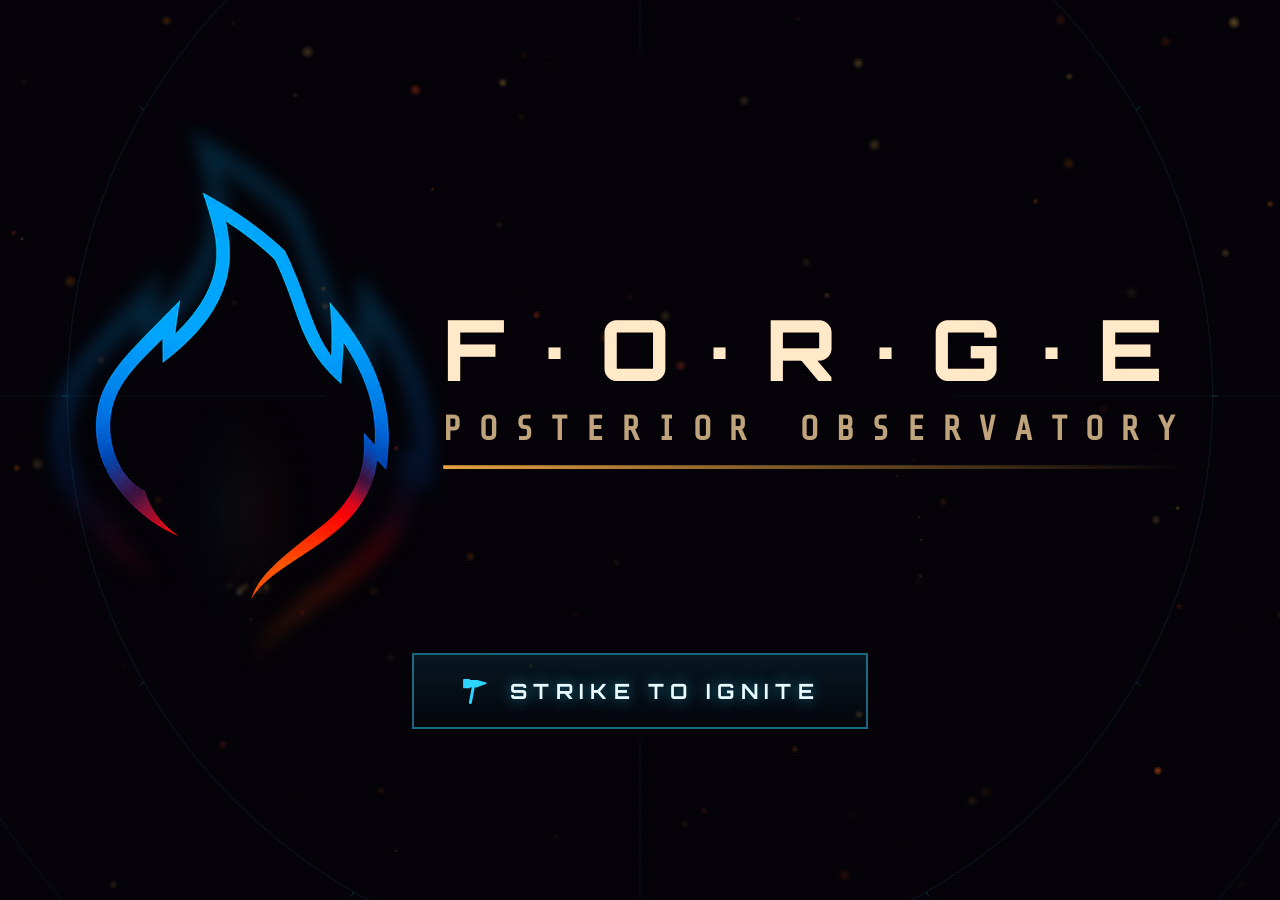
==== commit fecbc38c: "Front end with theme song" ====
--- a/index.html
+++ b/index.html
@@ -1,4 +1,5 @@
 <!DOCTYPE html>
+<!-- FORGE build mk38 / 2026-07-27 -->
 <!-- FORGE — splash / threshold. Strike ENTER to ignite the forge and cross into the floor. -->
 <html lang="en">
 <head>
@@ -23,32 +24,16 @@
   #fx2{position:fixed;inset:0;z-index:6;pointer-events:none}  /* posterior layer, in front of the logo */
 
   /* logo: black background keyed out by screen blend, so the live flame shows through */
-  #logo{position:fixed;left:50%;top:46%;transform:translate(-50%,-50%);
-    width:min(420px,58vw);height:auto;mix-blend-mode:screen;pointer-events:none;z-index:5;
+  #logo{position:fixed;left:50%;top:44%;transform:translate(-50%,-50%);
+    width:min(500px,60vw);height:auto;mix-blend-mode:screen;pointer-events:none;z-index:5;
     filter:drop-shadow(0 0 22px rgba(45,212,255,.40)) drop-shadow(0 0 30px rgba(255,77,31,.34));
     transition:filter .25s, transform .25s, opacity .5s;}
 
   /* HUD */
   .hud{position:fixed;pointer-events:none;user-select:none;text-transform:uppercase;letter-spacing:.2em;z-index:6}
-  #brand{top:26px;left:30px;display:flex;align-items:center;gap:14px}
-  #brand .word{font-family:var(--disp);font-weight:900;font-size:18px;letter-spacing:.5em;
-    color:#eafbff;text-shadow:0 0 16px rgba(45,212,255,.55)}
-  #brand .word .o{color:var(--flame);text-shadow:0 0 16px rgba(255,122,13,.6)}
-  #brand .stack{display:flex;flex-direction:column;gap:6px}
-  #brand .sub{font-size:9px;color:var(--cyan-dim);letter-spacing:.32em}
-  #brand .bar{width:140px;height:1px;background:linear-gradient(90deg,var(--cyan),transparent)}
-
-  #status{top:26px;right:30px;text-align:right;font-size:9.5px;color:var(--cyan-dim);letter-spacing:.26em;line-height:2}
-  #status b{color:var(--amber);font-weight:400}
-  #status .dot{display:inline-block;width:6px;height:6px;border-radius:50%;background:var(--flame);
-    box-shadow:0 0 8px var(--flame);margin-right:7px;vertical-align:middle;animation:blip 1.6s infinite}
-  @keyframes blip{0%,100%{opacity:.35}50%{opacity:1}}
-
-  #tagline{bottom:118px;left:0;right:0;text-align:center;font-family:var(--disp);font-weight:500;
-    font-size:12px;letter-spacing:.42em;color:rgba(180,210,225,.55)}
 
   /* phase rail (centred, under the plate) — a light progress stepper for the pipeline */
-  #rail{position:fixed;bottom:178px;left:50%;z-index:8;pointer-events:none;width:min(640px,92vw);
+  #rail{position:fixed;bottom:74px;left:50%;z-index:8;pointer-events:none;width:min(640px,92vw);
     opacity:0;transform:translateX(-50%) translateY(8px);transition:opacity .45s ease, transform .45s ease;
     font-family:var(--mono)}
   #rail.on{opacity:1;transform:translateX(-50%) translateY(0)}
@@ -70,12 +55,11 @@
   @keyframes rpulse{0%{transform:scale(.6);opacity:.9}100%{transform:scale(1.8);opacity:0}}
 
   /* instruction / strike */
-  #strike{position:fixed;bottom:60px;left:0;right:0;text-align:center;z-index:6;pointer-events:none}
-  #strike .key{display:inline-flex;align-items:center;gap:14px;font-family:var(--disp);font-weight:700;
-    font-size:15px;letter-spacing:.34em;color:#eafbff;pointer-events:auto;cursor:pointer;
-    padding:13px 26px;border:1px solid rgba(45,212,255,.45);
+  #strike{position:fixed;bottom:clamp(150px,19vh,250px);left:0;right:0;text-align:center;z-index:6;pointer-events:none}
+  #strike .key{display:inline-flex;align-items:center;gap:20px;font-family:var(--disp);font-weight:700;
+    font-size:21px;letter-spacing:.30em;color:#eafbff;pointer-events:auto;cursor:pointer;
+    padding:21px 46px;border:2px solid rgba(45,212,255,.45);border-radius:0;
     background:linear-gradient(180deg,rgba(45,212,255,.10),rgba(45,212,255,.02));
-    clip-path:polygon(12px 0,100% 0,100% calc(100% - 12px),calc(100% - 12px) 100%,0 100%,0 12px);
     animation:breathe 2.4s ease-in-out infinite;text-shadow:0 0 14px rgba(45,212,255,.55);
     transition:transform .22s ease, filter .22s ease, background .22s ease, border-color .22s ease, color .22s, text-shadow .22s}
   #strike .key:hover{animation:none;color:#fff;
@@ -84,8 +68,10 @@
     transform:scale(1.07);text-shadow:0 0 30px rgba(255,96,30,.9);
     filter:saturate(2.4) brightness(1.5)
       drop-shadow(0 0 44px rgba(255,58,18,.70)) drop-shadow(0 0 16px rgba(255,180,60,.6))}
-  #strike .key:hover .glyph{color:#ffd27a}
-  #strike .glyph{font-size:18px;color:var(--cyan)}
+  #strike .key:hover .hmr{color:#ffd27a;transform:rotate(-24deg)}
+  #strike .hmr{width:30px;height:30px;flex:0 0 auto;color:var(--cyan);
+    transform-origin:64% 78%;transition:color .22s, transform .28s cubic-bezier(.34,1.56,.64,1)}
+  #strike .glyph{font-size:22px;color:var(--cyan)}
   @keyframes breathe{0%,100%{opacity:.62;border-color:rgba(45,212,255,.32)}
     50%{opacity:1;border-color:rgba(45,212,255,.72);box-shadow:0 0 24px rgba(45,212,255,.20)}}
 
@@ -109,10 +95,10 @@
   #floor button:hover{border-color:#FF7A0D;color:#b5560a}
 
   @media (max-width:640px){
-    #brand{left:16px;top:18px} #status{right:16px;top:18px} #brand .bar{width:90px}
-    #tagline{bottom:104px;font-size:10px;letter-spacing:.3em} #strike{bottom:46px}
-  }
-  @media (prefers-reduced-motion:reduce){ #strike .key,#status .dot{animation:none} }
+    #strike{bottom:15vh} #strike .key{font-size:16px;padding:16px 30px;gap:14px}
+    #strike .hmr{width:23px;height:23px}
+  }
+  @media (prefers-reduced-motion:reduce){ #strike .key{animation:none} }
 </style>
 </head>
 <body>
@@ -120,22 +106,12 @@
   <canvas id="fx2"></canvas>
   <img id="logo" src="[data-uri]" alt="FORGE — P(theta given D)">
 
-  <div id="brand" class="hud">
-    <div class="stack">
-      <div class="word">F<span class="o">O</span>RGE</div>
-      <div class="sub">functional-posterior observatory</div>
-      <div class="bar"></div>
-    </div>
-  </div>
-
-  <div id="tagline" class="hud">FROM DATA, A POSTERIOR &mdash; STRUCK INTO SHAPE</div>
-
   <div id="rail">
     <div class="rtrack" id="rtrack"><div class="rfill" id="rfill"></div></div>
   </div>
 
   <div id="strike">
-    <span class="key"><span class="glyph">&#9211;</span> STRIKE TO IGNITE</span>
+    <span class="key"><svg class="hmr" viewBox="0 0 24 24" fill="none" aria-hidden="true"><g stroke="currentColor" fill="currentColor" stroke-linejoin="round" stroke-linecap="round"><path d="M10.9 7.4 L8.3 21.2" stroke-width="2.4" fill="none"/><path d="M3.0 2.9 L7.4 2.9 L7.4 9.3 L3.0 9.3 Z" stroke-width="1"/><path d="M7.4 3.6 L13.6 3.6 L20.9 5.7 L13.6 8.6 L7.4 8.6 Z" stroke-width="1"/></g></svg> STRIKE TO IGNITE</span>
   </div>
 
   <div id="grain"></div>
@@ -150,6 +126,7 @@
   </div>
 
 <script>
+console.log("%cFORGE splash build mk38 / 2026-07-27","color:#ffb24a;font-weight:700");
 (() => {
   "use strict";
   // ── wiring ──────────────────────────────────────────────────────────────
@@ -171,14 +148,31 @@
   const cv2 = document.getElementById("fx2");
   const ctx2 = cv2.getContext("2d");
   const logo  = document.getElementById("logo");
-  // crisp hero flame — the veneer that burns off. Falls back to old behavior if missing.
-  const heroImg = new Image(); let heroReady=false;
-  heroImg.onload = ()=>{ heroReady=true; };
+  // ── the hero flame ──────────────────────────────────────────────────────
+  // ONE crisp draw, plus ONE pre-blurred bloom layer at the SAME geometry.
+  // (The old lockup stacked an oversized additive copy on the sharp one, which
+  //  read as two-or-three overlapping flames. Same-geometry bloom cannot ghost.)
+  const heroImg = new Image(); let heroReady=false, heroAsp=0.732, bloomCv=null;
+  function buildBloom(){
+    if(!heroReady) return;
+    const S=76, sw=Math.max(8,Math.round(S*heroAsp));         // downscale…
+    const sm=document.createElement("canvas"); sm.width=sw; sm.height=S;
+    const sg=sm.getContext("2d"); sg.imageSmoothingQuality="high";
+    sg.drawImage(heroImg,0,0,sw,S);
+    const BW=480, BH=Math.round(BW/heroAsp);                  // …then up, smoothed = soft bloom
+    const c=document.createElement("canvas"); c.width=BW; c.height=BH;
+    const g=c.getContext("2d"); g.imageSmoothingEnabled=true; g.imageSmoothingQuality="high";
+    try{ g.filter="blur(9px)"; }catch(_){}
+    g.drawImage(sm,0,0,BW,BH);
+    bloomCv=c;
+  }
+  heroImg.onload = ()=>{ heroReady=true; heroAsp=heroImg.width/heroImg.height; buildBloom(); resize(); };
   logo.style.opacity="0";                                    // the card waits under the veneer
   heroImg.src = "assets/images/forge_flame_hero.png";
   let strikePt = null;                                       // click point = ignition seed
   let voidCol = "#05030B";
-  let W=0,H=0,DPR=1, cx=0, cy=0, flameW=0, flameH=0, heatGrid=null, burnFronts=null, skRect=null, logoBox=null, heroBox=null, strikeHover=0;
+  let W=0,H=0,DPR=1, cx=0, cy=0, fcx=0, flameW=0, flameH=0, reticleR=0,
+      lock=null, burnFronts=null, skRect=null, heroBox=null, strikeHover=0, flameHover=0;
   function resize(){
     DPR = Math.min(1.5, devicePixelRatio||1);
     W = innerWidth; H = innerHeight;
@@ -188,22 +182,93 @@
     cv2.width = W*DPR; cv2.height = H*DPR;
     cv2.style.width=W+"px"; cv2.style.height=H+"px";
     ctx2.setTransform(DPR,0,0,DPR,0,0);
-    cx = W/2; cy = H*0.46;
-    const logoW = Math.min(420, W*0.58);
+    cx = W/2; cy = H*0.44;
     voidCol = getComputedStyle(document.body).backgroundColor || voidCol;
-    flameW = logoW*1.42; flameH = logoW*1.72;
-    // the logo plate's on-screen box, pre-scaled to the finale scale (1.06) —
-    // the burn and its burning edge are confined to this.
-    const r = logo.getBoundingClientRect();
-    const lw = r.width||logoW, lh = r.height||logoW, s = 1.06;
-    logoBox = { x: cx - lw*s/2, y: cy - lh*s/2, w: lw*s, h: lh*s };
-    const HW=Math.min(780, W*0.84), HH=HW*0.23;              // the LOCKUP is the hero — large + central
-    heroBox = { x: cx-HW/2, y: cy-HH/2, w: HW, h: HH };
+    layoutLockup();
+    seedAmbient();
     buildBurn();
     skRect = null;                                          // recomputed lazily in the loop
   }
-  addEventListener("resize", resize); resize();
+
+  // ── LOCKUP layout: the flame is the hero and it is BIG; the wordmark rides
+  //    beside it. Everything downstream (burn box, reticle, plume) is derived. ──
+  const LK_WORD="F\u00B7O\u00B7R\u00B7G\u00B7E", LK_SUB="POSTERIOR OBSERVATORY";
+  function layoutLockup(){
+    const g=ctx2;
+    const measure=(ws,ss)=>{
+      g.save();
+      g.font="800 "+ws+"px Orbitron, 'Share Tech Mono', monospace";
+      try{ g.letterSpacing=(ws*0.30)+"px"; }catch(_){}
+      const wwd=g.measureText(LK_WORD).width;
+      g.font="600 "+ss+"px 'Share Tech Mono', monospace";
+      try{ g.letterSpacing=(ss*0.52)+"px"; }catch(_){}
+      const swd=g.measureText(LK_SUB).width;
+      try{ g.letterSpacing="0px"; }catch(_){}
+      g.restore();
+      return {wwd,swd};
+    };
+    // Two candidate layouts; take whichever yields the BIGGER flame. Wide screens
+    // land side-by-side, narrow/portrait ones stack the wordmark underneath.
+    const stackedFh = ()=>{
+      let w0=Math.min(W*0.088,46), s0=w0*0.40, mm=measure(w0,s0);
+      if(mm.wwd>W*0.90){ const k=(W*0.90)/mm.wwd; w0*=k; s0*=k; mm=measure(w0,s0); }
+      return Math.min(H*0.44, (W*0.66)/heroAsp, H*0.86 - w0*1.95 - w0*0.55);
+    };
+    const sideFh = ()=>{
+      const LW=Math.min(W*0.86,1720);
+      let f=Math.min(H*0.54, LW*0.46);
+      const mm=measure(f*0.20, f*0.08);
+      const tot=f*heroAsp + f*0.11 + Math.max(mm.wwd,mm.swd);
+      return tot>LW ? f*(LW/tot) : f;
+    };
+    const STACK = stackedFh() > sideFh();
+    let fh,fw,ws,ss,gap,m,boxW,boxH,fx,fy,tx,tmid;
+
+    if(STACK){
+      ws = Math.min(W*0.088, 46);                           // size the wordmark to the width first
+      ss = ws*0.40;
+      m  = measure(ws,ss);
+      if(m.wwd > W*0.90){ const k=(W*0.90)/m.wwd; ws*=k; ss*=k; m=measure(ws,ss); }
+      const textH = ws*1.95;
+      gap = ws*0.55;
+      fh  = Math.min(H*0.44, (W*0.66)/heroAsp, H*0.86-textH-gap);
+      fw  = fh*heroAsp;
+      boxW= Math.max(fw, m.wwd, m.swd);
+      boxH= fh + gap + textH;
+      lock={};
+      fx  = cx - fw/2;             fy = cy - boxH/2;
+      tx  = cx - m.wwd/2;          tmid = fy + fh + gap + ws*0.78;
+    } else {
+      const LWmax = Math.min(W*0.86, 1720);
+      fh = Math.min(H*0.54, LWmax*0.46);                    // flame height — the dominant element
+      fw = fh*heroAsp;  ws = fh*0.20;  ss = ws*0.40;  gap = fh*0.11;
+      m  = measure(ws,ss);
+      let total = fw+gap+Math.max(m.wwd,m.swd);
+      if(total>LWmax){                                      // scale the whole lockup to fit
+        const k=LWmax/total;
+        fh*=k; fw*=k; ws*=k; ss*=k; gap*=k;
+        m=measure(ws,ss); total=fw+gap+Math.max(m.wwd,m.swd);
+      }
+      boxW = fw+gap+Math.max(m.wwd,m.swd);
+      boxH = Math.max(fh, ws*2.0);
+      fx   = cx-boxW/2;            fy = cy-boxH/2 + (boxH-fh)/2;
+      tx   = cx-boxW/2+fw+gap;     tmid = cy;
+    }
+
+    lock={ fh,fw,ws,ss,gap, wwd:m.wwd, swd:m.swd, stack:STACK,
+           x:cx-boxW/2, y:cy-boxH/2, w:boxW, h:boxH, fx, fy, tx, tmid };
+    const pad=Math.max(20, fh*0.07);
+    heroBox={ x:lock.x-pad, y:lock.y-pad, w:lock.w+2*pad, h:lock.h+2*pad };
+    fcx     = fx + fw/2;                                    // the fire rises under the FLAME
+    flameW  = fw*1.32;
+    flameH  = fh;
+    reticleR= Math.max(lock.w*0.52, Math.min(W,H)*0.44);    // big reticle, framing the lockup
+  }
+  // NOTE: the first resize() runs at the BOTTOM of this script — it touches the
+  // ambient-ember pool, which is declared further down (temporal dead zone).
+  addEventListener("resize", resize);
   logo.addEventListener("load", resize);                    // re-anchor once the plate decodes
+  if(document.fonts && document.fonts.ready) document.fonts.ready.then(resize);   // re-measure once Orbitron lands
 
   // ── fire: soft rising particle plume (no bars) ──────────────────────────
   function gauss(){ // ~N(0,1), Box-Muller (cheap)
@@ -248,9 +313,9 @@
     const ox = gauss()*spread*(0.45 + 0.55*heat);
     const u = Math.max(-1,Math.min(1, ox/(flameW*0.5)));    // -1..1 for cyan→ember tint
     const side = (u+1)/2;
-    const baseY = cy + flameH*0.40;
+    const baseY = (lock ? lock.fy+lock.fh : cy+flameH*0.5) - flameH*0.04;
     fire.push({
-      x: cx + ox, y: baseY + Math.random()*6,
+      x: fcx + ox, y: baseY + Math.random()*6,
       vx: ox*0.004 + gauss()*0.10*(0.4+0.6*heat),
       vy: -(0.28 + Math.random()*(0.4 + 1.9*heat)),         // slow & low when smolder
       wob: Math.random()*6.283, wobS: 0.5+Math.random()*1.3,
@@ -260,14 +325,73 @@
     });
   }
 
-  // ── sparks: sparse, longer-lived embers riding the heat ─────────────────
+  // ── (5) ambient ember fall, inverted: a constant background burn where the
+  //    motes drift UP forever, like snow run backwards. Never gated on state. ──
+  const AMB=[];
+  const ambTarget = ()=> Math.round(Math.min(190, Math.max(40, (W*H)/11000)));
+  function newAmb(seeded){
+    return { x: Math.random()*W,
+             y: seeded ? Math.random()*H : H+10+Math.random()*60,
+             vy: -(0.10+Math.random()*0.40),
+             r: 0.8+Math.random()*2.2,
+             wob: Math.random()*6.283, wobS: 0.16+Math.random()*0.55, drift: 0.10+Math.random()*0.55,
+             tw: Math.random()*6.283, twS: 0.9+Math.random()*2.4,
+             a: 0.16+Math.random()*0.46,
+             c: mix(C.ember, C.gold, Math.random()) };
+  }
+  function seedAmbient(){ AMB.length=0; const n=ambTarget(); for(let i=0;i<n;i++) AMB.push(newAmb(true)); }
+  function drawAmbient(t, heat){
+    const want=ambTarget();
+    while(AMB.length<want) AMB.push(newAmb(false));
+    while(AMB.length>want) AMB.pop();
+    ctx.save(); ctx.globalCompositeOperation="lighter";
+    for(const p of AMB){
+      p.y += p.vy*(1+0.60*heat);
+      p.x += Math.sin(t*p.wobS+p.wob)*p.drift;
+      if(p.y<-14 || p.x<-40 || p.x>W+40){ Object.assign(p, newAmb(false)); continue; }
+      const tw=0.55+0.45*Math.sin(t*p.twS+p.tw);
+      const rr=p.r*(0.85+0.30*tw)*2.2;
+      ctx.globalAlpha=Math.min(1, p.a*tw*(0.60+0.40*heat));
+      ctx.drawImage(nearestSprite(p.c), p.x-rr, p.y-rr, rr*2, rr*2);
+    }
+    ctx.globalAlpha=1; ctx.restore();
+  }
+
+  // ── click sparks: hot, fast, gravity-fed streaks thrown off the strike ─────
+  const SPARK_CAP=560, sparks=[];
+  function burstSparks(x,y,n,pow){
+    for(let i=0;i<n && sparks.length<SPARK_CAP;i++){
+      const a=Math.random()*6.283, sp=(0.8+Math.random()*5.4)*pow;
+      sparks.push({ x, y, px:x, py:y,
+        vx:Math.cos(a)*sp, vy:Math.sin(a)*sp-1.2,
+        life:1, decay:0.009+Math.random()*0.022, w:0.8+Math.random()*1.6,
+        c: mix(mix(C.gold,[255,255,235],Math.random()*0.75), C.flame, Math.random()*0.45) });
+    }
+  }
+  function drawSparks(){
+    if(!sparks.length) return;
+    ctx.save(); ctx.globalCompositeOperation="lighter"; ctx.lineCap="round";
+    for(let i=sparks.length-1;i>=0;i--){
+      const p=sparks[i];
+      p.life-=p.decay; if(p.life<=0){ sparks.splice(i,1); continue; }
+      p.px=p.x; p.py=p.y;
+      p.vx*=0.962; p.vy=p.vy*0.962+0.085;                   // drag + gravity
+      p.x+=p.vx; p.y+=p.vy;
+      const a=Math.pow(p.life,1.25);
+      ctx.strokeStyle=rgba(p.c,a*0.95); ctx.lineWidth=p.w*(0.35+0.65*p.life);
+      ctx.beginPath(); ctx.moveTo(p.px,p.py); ctx.lineTo(p.x,p.y); ctx.stroke();
+    }
+    ctx.restore();
+  }
+
+  // ── embers: sparse, longer-lived motes riding the burn fronts ───────────
   const embers = [];
   function spawnEmber(burst){
     if(embers.length>=EMBER_CAP) return;
     const u = gauss()*0.5;
     embers.push({
-      x: cx + u*flameW*0.42,
-      y: cy + flameH*0.34,
+      x: fcx + u*flameW*0.42,
+      y: (lock ? lock.fy+lock.fh*0.86 : cy+flameH*0.40),
       vx: u*0.25 + (Math.random()-0.5)*0.5,
       vy: -(0.7 + Math.random()*1.6) * (burst?2.4:1),
       life: 1, r: 1+Math.random()*2.0,
@@ -275,74 +399,8 @@
     });
   }
 
-  // ── inference resolve: 2D heatmap burn-in + prior & posterior curves ─────
-  // Shared plot geometry (also used to seed the burn-in data).
-  function plotGeo(){
-    const w = flameW*1.9, x0 = cx - w/2;
-    const amp = flameH*0.5, base = cy + flameH*0.20;
-    return {w,x0,amp,base};
-  }
-
-  // Precompute the Bayesian update: a prior and a likelihood that merge into a
-  // conjugate-correct posterior (precisions add, mean is precision-weighted),
-  // plus draws FROM that posterior for the final phase. Rebuilt on resize.
-  function buildHeat(){
-    if(!flameW) return;
-    const {w,x0,amp,base}=plotGeo();
-    const my = base - amp*0.42;
-
-    // prior and likelihood: asymmetric AND well separated, so they start with
-    // almost no overlap and the posterior only forms once they slide together
-    const prior = { mu: cx - w*0.17, sig: w*0.140 };      // broad, left-of-centre (shifted right)
-    const like  = { mu: cx + w*0.20, sig: w*0.085 };       // narrow, right
-    // conjugate update gives the width; force the mean to the centre (the logo's
-    // horizontal middle) so the posterior resolves symmetrically in front of it
-    const t0 = 1/(prior.sig*prior.sig), tL = 1/(like.sig*like.sig);
-    const post = { mu: cx, sig: 1/Math.sqrt(t0+tL) };
-    const pk = { prior:0.50, like:0.64, post:0.96 };       // visual peak heights (post tallest)
-
-    // shared bin grid; each bin carries all three heights
-    const nb=34, bw=w/nb, bins=[];
-    for(let b=0;b<nb;b++){
-      const bx=x0+(b+0.5)*bw;
-      bins.push({
-        bx,
-        hp: Math.exp(-0.5*((bx-prior.mu)/prior.sig)**2)*pk.prior,
-        hl: Math.exp(-0.5*((bx-like.mu )/like.sig )**2)*pk.like,
-        hq: Math.exp(-0.5*((bx-post.mu )/post.sig )**2)*pk.post,
-        bf: nb>1 ? b/(nb-1) : 0,
-      });
-    }
-
-    // burn-in cloud: explores wide (around the prior), converges on the posterior
-    const M=300, samples=[];
-    for(let i=0;i<M;i++){
-      const p=Math.random(), sp=p*p*(3-2*p);
-      const mx  = prior.mu + (post.mu-prior.mu)*sp;
-      const sgx = prior.sig*1.4*(1-sp) + post.sig*sp;
-      const sgy = amp*0.55*(1-sp) + amp*0.34*sp;
-      let y=my+gauss()*sgy; if(y>base) y=base-(y-base)*0.3;
-      samples.push({x: mx+gauss()*sgx, y, r:1.4+Math.random()*2.2, at:p, fl:Math.random()*6.28});
-    }
-
-    // walker chains: start spread near the prior, drift to the posterior mode
-    const chains=[], nC=3, steps=18;
-    for(let c=0;c<nC;c++){
-      const pts=[]; let px=prior.mu+gauss()*prior.sig*1.2, py=my+gauss()*amp*0.55;
-      for(let s=0;s<steps;s++){
-        const f=s/(steps-1);
-        px += (post.mu-px)*0.16 + gauss()*post.sig*(2.6*(1-f)+0.5);
-        py += (my-py)*0.16 + gauss()*amp*0.16*(2*(1-f)+0.3);
-        if(py>base) py=base-(py-base)*0.3;
-        pts.push({x:px,y:py, at:0.15 + f*0.7 + c*0.03});
-      }
-      chains.push(pts);
-    }
-
-    heatGrid = { bins, bw, samples, chains, my, prior, like, post };
-  }
-
-  // ── paper-burn fronts: irregular edges, confined to the logo plate ──
+
+  // ── paper-burn fronts: irregular edges, confined to the lockup plate ──
   function buildBurn(){
     if(!flameW || !heroBox) return;
     const b=heroBox, bcx=b.x+b.w/2, bcy=b.y+b.h/2, bdiag=Math.hypot(b.w,b.h);
@@ -379,204 +437,93 @@
     return 0.5+0.5*Math.tanh(n);
   }
 
-  // ── burning edge: the overlay has burned to the image; its rectangle stays alight ──
-  function drawBurningEdge(g, rect, k, t){
-    if(!rect || k<=0) return;
-    const {x,y,w,h}=rect, a=smooth(k);
-    g.save(); g.globalCompositeOperation="lighter";
-    // layered halo + hot inner line (no shadowBlur — stacked strokes)
-    const ring=(lw,col,al)=>{ g.lineWidth=lw; g.strokeStyle=rgba(col,al*a); g.strokeRect(x,y,w,h); };
-    ring(20, C.flame, 0.07); ring(13, C.ember, 0.13);
-    ring(7,  C.ember, 0.40); ring(2.4, C.gold, 0.72);
-    // flickering embers crawling the perimeter
-    const per=2*(w+h), step=15, n=Math.max(1,Math.floor(per/step));
-    for(let i=0;i<n;i++){
-      let d=((i*step)+ (t*40)%per)%per, px, py;            // slow crawl around the edge
-      if(d<w){ px=x+d; py=y; }
-      else if(d<w+h){ px=x+w; py=y+(d-w); }
-      else if(d<2*w+h){ px=x+w-(d-w-h); py=y+h; }
-      else { px=x; py=y+h-(d-2*w-h); }
-      const fl=0.55+0.45*Math.sin(t*16+i*1.7);
-      g.fillStyle=rgba(mix(mix(C.ember,C.gold,0.5+0.5*Math.sin(i+t*3)),[255,255,235],0.25),(0.4+0.5*fl)*a);
-      g.beginPath(); g.arc(px,py,1.6+2.4*fl,0,6.283); g.fill();
-    }
+  // ── the veneer: the brand LOCKUP (flame + F·O·R·G·E + sub) — the burn eats THIS,
+  //    revealing the P(theta|D) card beneath. ──
+  function drawLockup(g, jx, jy, aMul, glow, surge){
+    if(!lock) return;
+    const L=lock;
+    const fx=L.fx+jx, fy=L.fy+jy;
+
+    // A ── bloom: one pre-blurred layer, same geometry, additive. No ghost.
+    if(bloomCv){
+      const sp=L.fh*0.15;                                   // the glow spills past the art
+      g.save(); g.globalCompositeOperation="lighter";
+      g.globalAlpha=Math.min(1, aMul*(0.20+0.48*glow+0.34*surge));
+      g.drawImage(bloomCv, fx-sp*heroAsp, fy-sp, L.fw+2*sp*heroAsp, L.fh+2*sp);
+      g.restore();
+    }
+    // B ── the flame: exactly ONE crisp draw
+    if(heroReady){
+      g.save(); g.imageSmoothingEnabled=true; g.imageSmoothingQuality="high";
+      g.globalAlpha=aMul;
+      g.drawImage(heroImg, fx, fy, L.fw, L.fh);
+      g.restore();
+    }
+    // C ── wordmark
+    const tx=L.tx+jx, tcy=L.tmid+jy;
+    g.save();
+    g.textBaseline="alphabetic"; g.textAlign="left";
+    g.font="800 "+L.ws+"px Orbitron, 'Share Tech Mono', monospace";
+    try{ g.letterSpacing=(L.ws*0.30)+"px"; }catch(_){}
+    g.globalCompositeOperation="lighter"; g.globalAlpha=Math.min(1, aMul*(0.30+0.40*glow+0.30*surge));
+    g.fillStyle="rgba(255,178,74,0.85)"; g.fillText(LK_WORD, tx, tcy-L.ws*0.18);
+    g.globalCompositeOperation="source-over"; g.globalAlpha=aMul;
+    g.fillStyle="#ffe9c8"; g.fillText(LK_WORD, tx, tcy-L.ws*0.18);
+    g.font="600 "+L.ss+"px 'Share Tech Mono', monospace";
+    try{ g.letterSpacing=(L.ss*0.52)+"px"; }catch(_){}
+    g.fillStyle="rgba(217,185,140,0.88)";
+    g.fillText(LK_SUB, tx, tcy+L.ws*0.52);
+    const grd=g.createLinearGradient(tx,0,tx+L.wwd,0);
+    grd.addColorStop(0,"rgba(255,178,74,0.9)"); grd.addColorStop(1,"rgba(255,178,74,0)");
+    g.fillStyle=grd; g.fillRect(tx, tcy+L.ws*0.82, L.wwd, Math.max(1.6,L.ws*0.045));
+
+    // the FUSE: the rule catches off the flame and runs left → right.
+    // aMul gate keeps it single-strength — drawLockup also runs an additive pass.
+    if(fuseAmt>0 && aMul>=0.99){
+      const ry=tcy+L.ws*0.82, rh=Math.max(1.6,L.ws*0.045), hx=tx+L.wwd*fuseAmt;
+      g.save(); g.globalCompositeOperation="lighter";
+      const tg=g.createLinearGradient(tx,0,hx,0);              // burnt trail behind the head
+      tg.addColorStop(0.00,"rgba(255,105,15,0.40)");
+      tg.addColorStop(0.65,"rgba(255,165,60,0.80)");
+      tg.addColorStop(1.00,"rgba(255,255,240,1)");
+      g.fillStyle=tg; g.fillRect(tx, ry-rh*1.1, hx-tx, rh*3.2);
+      if(fuseAmt<1){                                            // the hot head
+        const R=rh*10, hg=g.createRadialGradient(hx, ry+rh*0.5, 0, hx, ry+rh*0.5, R);
+        hg.addColorStop(0.00,"rgba(255,255,246,0.95)");
+        hg.addColorStop(0.30,"rgba(255,190,90,0.55)");
+        hg.addColorStop(1.00,"rgba(255,110,18,0)");
+        g.fillStyle=hg; g.beginPath(); g.arc(hx, ry+rh*0.5, R, 0, 6.2832); g.fill();
+      }
+      g.restore();
+    }
+    try{ g.letterSpacing="0px"; }catch(_){}
     g.restore();
-  }
-
-  function drawInference(g, prog, t){
-    if(prog<=0 || !heatGrid) return;
-    const ctx = g;                                          // render onto the given canvas
-    const {w,x0,amp,base}=plotGeo();
-    const G=heatGrid, gap=Math.max(1,G.bw*0.12), bwid=G.bw-gap*2;
-    const sm=x=>x<=0?0:(x>=1?1:x*x*(3-2*x));
-
-    // ── continuous merge: both inputs slide toward the centre AND narrow onto the
-    //    posterior width, while the gold posterior grows in. One smooth motion. ──
-    const m = sm((prog-0.20)/0.34);                       // merge resolves early (0.20→0.54)
-    const pmu = G.prior.mu + (G.post.mu-G.prior.mu)*m;    // means converge
-    const lmu = G.like.mu  + (G.post.mu-G.like.mu )*m;
-    const psig= G.prior.sig + (G.post.sig-G.prior.sig)*m; // widths morph to the posterior
-    const lsig= G.like.sig  + (G.post.sig-G.like.sig )*m;
-    const shiftL = lmu - G.like.mu;                       // histogram screen translation
-    const merge = m;                                      // drives the rule fade-in
-    const priorVis = 1 - 0.92*sm((m-0.72)/0.28);          // fade only once essentially merged
-    const likeVis  = priorVis;
-    const postVis  = sm((m-0.10)/0.72);                   // posterior grows continuously with the merge
-
-    // baseline axis
-    ctx.save(); ctx.globalCompositeOperation="lighter";
-    ctx.strokeStyle=rgba([90,123,168],0.4); ctx.lineWidth=1;
-    ctx.beginPath(); ctx.moveTo(x0,base); ctx.lineTo(x0+w,base); ctx.stroke(); ctx.restore();
-
-    // ── burn-in: walker chains (lines) + sample cloud (dots), converging ──
-    const burn = sm((prog-0.56)/0.42)*1.12;               // burn-in laid down AFTER the posterior resolves
-    ctx.save(); ctx.globalCompositeOperation="lighter"; ctx.lineWidth=1.4;
-    for(const pts of G.chains){
-      let prev=null;
-      for(const p of pts){
-        if(burn<p.at) break;
-        if(prev){ ctx.strokeStyle=rgba([210,232,250],0.36);
-          ctx.beginPath(); ctx.moveTo(prev.x,prev.y); ctx.lineTo(p.x,p.y); ctx.stroke(); }
-        ctx.fillStyle=rgba([240,248,255],0.85); ctx.fillRect(p.x-1.5,p.y-1.5,3,3);
-        prev=p;
-      }
-    }
-    ctx.restore();
-    ctx.save(); ctx.globalCompositeOperation="lighter";
-    for(const s of G.samples){
-      if(burn<s.at) continue;
-      const age=Math.min(1,(burn-s.at)/0.10);
-      const side=Math.max(0,Math.min(1,(s.x-x0)/w));
-      const flash=age<0.5?(0.5-age)/0.5:0;
-      const col=mix(mix(C.cyan,C.ember,side),[255,255,235],flash*0.8);
-      const tw=0.6+0.4*Math.sin(t*7+s.fl);
-      const a=(0.32+0.20*tw)*age, rr=s.r*(1+flash);
-      ctx.fillStyle=rgba(col,a); ctx.fillRect(s.x-rr,s.y-rr,rr*2,rr*2);
-    }
-    ctx.restore();
-
-    // draws a smooth gaussian curve (filled + stroked), revealed L→R.
-    // domain extends left to the gaussian's tail so a left-sitting curve (the
-    // prior) isn't clipped at the plot edge.
-    function curve(dist, peak, shift, color, alpha, drawProg, fillA){
-      const xL=Math.min(x0, dist.mu-3.6*dist.sig), xR=x0+w, span=xR-xL;
-      const N=170, end=Math.max(1,Math.floor(N*drawProg));
-      const X=i=>xL+(i/N)*span, Y=x=>base-peak*amp*Math.exp(-0.5*((x-dist.mu)/dist.sig)**2);
-      ctx.save(); ctx.globalCompositeOperation="lighter";
-      ctx.beginPath();
-      ctx.moveTo(X(0)+shift, base);
-      for(let i=0;i<=end;i++){ const x=X(i); ctx.lineTo(x+shift, Y(x)); }
-      ctx.lineTo(X(end)+shift, base); ctx.closePath();
-      ctx.fillStyle=rgba(color, fillA); ctx.fill();
-      ctx.beginPath();
-      for(let i=0;i<=end;i++){ const x=X(i); i?ctx.lineTo(x+shift,Y(x)):ctx.moveTo(x+shift,Y(x)); }
-      ctx.strokeStyle=rgba(color, alpha); ctx.lineWidth=2.4;
-      ctx.shadowColor=rgba(color,alpha*0.7); ctx.shadowBlur=8; ctx.stroke();
-      ctx.restore();
-    }
-
-    // A ── PRIOR: broad cyan curve that slides to centre AND narrows into the posterior ──
-    const priorDraw = sm(prog/0.16);
-    const ppeak = 0.52 + 0.34*m;                           // tightens → a touch taller as it merges
-    if(priorVis>0.01) curve({mu:pmu,sig:psig}, ppeak, 0, C.cyan, 0.75*priorVis, priorDraw, 0.10*priorVis);
-
-    // B ── LIKELIHOOD: ember histogram that slides in AND narrows toward the posterior ──
-    if(likeVis>0.01){
-      ctx.save(); ctx.globalCompositeOperation="lighter";   // additive → fuses with the prior
-      const invd = 1/(lsig*lsig) - 1/(G.like.sig*G.like.sig);
-      for(const bn of G.bins){
-        const grow=sm((prog-0.10 - bn.bf*0.06)/0.18);
-        const hl=bn.hl*Math.exp(-0.5*((bn.bx-G.like.mu)**2)*invd);   // live height as the width morphs
-        const h=hl*amp*grow; if(h<1) continue;
-        const x=bn.bx+shiftL-G.bw/2+gap;
-        ctx.fillStyle=rgba(mix(C.ember,C.flame,0.30),0.22*likeVis); ctx.fillRect(x,base-h,bwid,h);
-        ctx.strokeStyle=rgba(C.flame,0.85*likeVis); ctx.lineWidth=1; ctx.strokeRect(x,base-h,bwid,h);
-      }
-      ctx.restore();
-    }
-
-    // C ── POSTERIOR: gold product gaussian, growing continuously as the inputs merge ──
-    if(postVis>0.02){
-      curve(G.post, 0.96*postVis, 0, C.gold, 0.92*Math.min(1,postVis+0.10), 1, 0.20*postVis);
-      const fy=base-amp*0.5, fr=amp*(0.45+0.55*postVis);
-      ctx.save(); ctx.globalCompositeOperation="lighter";
-      const fg=ctx.createRadialGradient(G.post.mu,fy,0,G.post.mu,fy,fr);
-      fg.addColorStop(0,   rgba([255,255,242], 0.40*postVis));
-      fg.addColorStop(0.4, rgba(C.gold,        0.26*postVis));
-      fg.addColorStop(1,   rgba(C.flame, 0));
-      ctx.fillStyle=fg; ctx.beginPath(); ctx.arc(G.post.mu,fy,fr,0,6.283); ctx.fill();
-      ctx.restore();
-    }
-
-    // D ── the rule, fading in with the merge ──
-    ctx.save(); ctx.globalCompositeOperation="lighter";
-    ctx.font="600 13px 'Share Tech Mono', ui-monospace, monospace"; ctx.textAlign="center"; ctx.letterSpacing="1px";
-    ctx.fillStyle=rgba(C.gold,0.72*merge);
-    ctx.fillText("P(\u03B8|D)  \u221D  P(D|\u03B8) \u00B7 P(\u03B8)", cx, base+30);
-    ctx.restore();
-
-    // G ── legend (curve / bars / merged) ──
-    const la=sm(prog/0.28);
-    ctx.save(); ctx.globalCompositeOperation="lighter";
-    ctx.font="600 11px 'Share Tech Mono', ui-monospace, monospace"; ctx.textAlign="left"; ctx.letterSpacing="1.5px";
-    const lx=x0+6, ly=base-amp*1.18, row=17;
-    ctx.strokeStyle=rgba(C.cyanHot,0.9*la); ctx.lineWidth=2;
-    ctx.beginPath(); ctx.moveTo(lx,ly-3); ctx.lineTo(lx+15,ly-3); ctx.stroke();
-    ctx.fillStyle=rgba(C.cyanHot,0.85*la); ctx.fillText("PRIOR", lx+22, ly);
-    ctx.fillStyle=rgba(C.flame,0.9*la);
-    ctx.fillRect(lx,ly+row-7,4,7); ctx.fillRect(lx+6,ly+row-9,4,9); ctx.fillRect(lx+12,ly+row-6,4,6);
-    ctx.fillText("LIKELIHOOD", lx+22, ly+row);
-    ctx.fillStyle=rgba(C.gold,0.95*la); ctx.fillRect(lx,ly+row*2-9,15,4); ctx.fillText("POSTERIOR", lx+22, ly+row*2);
-    ctx.restore();
-  }
-
-  // ── the veneer: the brand LOCKUP (flame + F·O·R·G·E + sub), large + central,
-  //    on a void plate. The burn fronts erode THIS, revealing the card beneath. ──
-  function drawLockup(g, b, jx, jy, aMul, hover, surge){
-    const pad=b.h*0.06;
-    const fh=b.h*0.92, fw=heroReady ? fh*(heroImg.width/heroImg.height) : 0;
-    const fx=b.x+pad+jx, fy=b.y+(b.h-fh)/2+jy;
-    if(heroReady){
-      g.globalCompositeOperation="lighter";
-      g.globalAlpha=aMul*(0.14+0.18*hover+0.28*surge);
-      g.drawImage(heroImg, fx-fw*0.06, fy-fh*0.06, fw*1.12, fh*1.12);
-      g.globalCompositeOperation="source-over"; g.globalAlpha=aMul;
-      g.drawImage(heroImg, fx, fy, fw, fh);
-    }
-    const tx=b.x+pad+fw+b.h*0.26+jx, tcy=b.y+b.h/2+jy;
-    const word="F·O·R·G·E";
-    const ws=b.h*0.34, ss=b.h*0.145;
-    g.textBaseline="alphabetic"; g.textAlign="left";
-    g.font="800 "+ws+"px Orbitron, 'Share Tech Mono', monospace";
-    try{ g.letterSpacing=(ws*0.34)+"px"; }catch(_){}
-    g.globalCompositeOperation="lighter"; g.globalAlpha=aMul*(0.35+0.30*hover+0.30*surge);
-    g.fillStyle="rgba(255,178,74,0.8)"; g.fillText(word, tx, tcy-b.h*0.06);
-    g.globalCompositeOperation="source-over"; g.globalAlpha=aMul;
-    g.fillStyle="#ffe9c8"; g.fillText(word, tx, tcy-b.h*0.06);
-    const ww=g.measureText(word).width;
-    g.font="600 "+ss+"px 'Share Tech Mono', monospace";
-    try{ g.letterSpacing=(ss*0.55)+"px"; }catch(_){}
-    g.fillStyle="rgba(217,185,140,0.85)";
-    g.fillText("POSTERIOR OBSERVATORY", tx, tcy+b.h*0.17);
-    const grd=g.createLinearGradient(tx,0,tx+ww,0);
-    grd.addColorStop(0,"rgba(255,178,74,0.9)"); grd.addColorStop(1,"rgba(255,178,74,0)");
-    g.fillStyle=grd; g.fillRect(tx, tcy+b.h*0.26, ww, Math.max(1.5,b.h*0.012));
-    try{ g.letterSpacing="0px"; }catch(_){}
     g.globalAlpha=1;
   }
-  function drawVeneer(t, surge, hover, zap, breath){
-    if(!heroBox) return;
+  function drawVeneer(t, surge, glow, zap, breath, flare){
+    if(!heroBox || !lock) return;
     const b=heroBox, g=ctx2;
     g.save();
-    g.fillStyle=voidCol;                                     // seamless plate — the lockup floats on void
-    g.fillRect(b.x-2, b.y-2, b.w+4, b.h+4);
+    // The plate exists only so the BURN has something opaque to erode off the
+    // card. At rest it punches a visible rectangle through the reticle and the
+    // ember field — so draw it only once the burn is actually running.
+    if(IGNITE_MODE!=="flare" && state!=="idle"){
+      g.fillStyle=voidCol;
+      g.fillRect(b.x-2, b.y-2, b.w+4, b.h+4);
+    }
     const bs=1+0.008*breath+0.02*surge;                      // gentle breathing
     g.translate(b.x+b.w/2, b.y+b.h/2); g.scale(bs,bs); g.translate(-(b.x+b.w/2), -(b.y+b.h/2));
-    drawLockup(g, b, 0, 0, 1, hover, surge);
+    drawLockup(g, 0, 0, 1, glow, surge);
+    if(flare>0){                        // FLARE: catch (0-.35), HOLD (.35-.82), blow out
+      const fA=smooth(Math.min(1, flare/0.35));            // rises, then sits steady
+      g.globalCompositeOperation="lighter";
+      drawLockup(g, 0, 0, Math.min(1, fA*0.95), 1.4, 1);
+      g.globalCompositeOperation="source-over";
+    }
     if(zap>0){                                               // ZAP: jittered electric copies + white wash
       g.globalCompositeOperation="lighter";
-      for(let k=0;k<3;k++)
-        drawLockup(g, b, (Math.random()-0.5)*12*zap, (Math.random()-0.5)*12*zap, zap*(0.25+Math.random()*0.30), hover, surge);
+      for(let k=0;k<2;k++)
+        drawLockup(g, (Math.random()-0.5)*14*zap, (Math.random()-0.5)*14*zap, zap*0.28, glow, surge);
       g.globalCompositeOperation="source-over";
       g.globalAlpha=zap*0.5; g.fillStyle="#fff";
       g.fillRect(b.x-2, b.y-2, b.w+4, b.h+4); g.globalAlpha=1;
@@ -586,7 +533,7 @@
   // ── reticle + rings (HELIX console echo) ────────────────────────────────
   function drawFrame(t, glow){
     ctx.save(); ctx.globalCompositeOperation="lighter";
-    const R = flameW*0.96;
+    const R = reticleR;
     for(let k=0;k<2;k++){
       const r = R*(1+k*0.34) + Math.sin(t*0.6+k)*2;
       ctx.beginPath(); ctx.arc(cx,cy,r,0,Math.PI*2);
@@ -611,11 +558,38 @@
 
   // ── state machine ───────────────────────────────────────────────────────
   let state="idle", t0=performance.now(), igniteAt=0, heat=0;
+  let fuseAt=0, fuseAmt=0, wipeAt=0, wipeAmt=0;
   let hover=0, mx=-99999, my=-99999;                       // proximity "charge" before ignition
   const flash = document.getElementById("flash");
   const strikeEl = document.getElementById("strike");
   const keyEl = document.querySelector("#strike .key");
-  const glyphEl = keyEl ? keyEl.querySelector(".glyph") : null;
+  const grainEl = document.getElementById("grain");
+  let keyWasHot = false, lastStrike = -1e9;   // a hammer strikes once per hover, not continuously
+  // The STRIKE FACE — the flat square end on the left, in the hammer's own
+  // viewBox units. Looked up fresh each call: restoring the button label
+  // replaces the <svg>, and a cached node would go stale and stop sparking.
+  // getScreenCTM carries the live CSS rotation, so this tracks the swing.
+  function hammerTip(){
+    const el = keyEl && keyEl.querySelector(".hmr");
+    if(!el || !el.getScreenCTM || typeof DOMPoint==="undefined") return null;
+    try{
+      const m=el.getScreenCTM(); if(!m) return null;
+      const p=new DOMPoint(3.0, 6.1).matrixTransform(m);
+      return (isFinite(p.x)&&isFinite(p.y)) ? {x:p.x, y:p.y} : null;
+    }catch(_){ return null; }
+  }
+  function hammerSparks(x, y, n, pow){
+    for(let i=0;i<n && sparks.length<SPARK_CAP;i++){
+      const flier=Math.random()<0.20;                       // a few long, fast ones carry the eye
+      const a=Math.random()*6.283, sp=(0.6+Math.random()*3.4)*pow*(flier?2.2:1);
+      sparks.push({ x:x+(Math.random()-0.5)*6, y:y+(Math.random()-0.5)*6, px:x, py:y,
+        vx:Math.cos(a)*sp, vy:Math.sin(a)*sp-(0.5+Math.random()*2.0),
+        life:1,
+        decay:(flier?0.007:0.016)+Math.random()*(flier?0.011:0.030),
+        w:(flier?1.1:0.7)+Math.random()*1.4,
+        c: mix(mix(C.gold,[255,255,235],Math.random()*0.85), C.flame, Math.random()*0.35) });
+    }
+  }
 
   // ── phase rail: a light progress stepper, lit as each pipeline phase runs ──
   const railEl = document.getElementById("rail");
@@ -648,6 +622,17 @@
     }
   }
 
+  // ── ignition mode ───────────────────────────────────────────────────────
+  //  "flare" — one press: sparks, the flame CATCHES, white-out, straight to the
+  //            floor. No card, no burn-through. Fast (~1.4s).
+  //  "burn"  — the old sequence: zap, the lockup burns away over 2s and reveals
+  //            the P(theta|D) card underneath, then crosses.
+  const IGNITE_MODE = "flare";
+  const FLARE_S     = 1.70;  // phase A — the flame catches and holds
+  const FUSE_S      = 0.45;  // phase B — the underline burns left → right
+  const WIPE_S      = 0.40;  // phase C — the fire sweeps the splash away
+  const AUTO_CROSS  = true;  // burn: cross automatically instead of asking for a 2nd press
+  const HOLD_MS     = 1000;  // burn: how long the revealed card holds first
   function ignite(px,py){
     if(state!=="idle") return;
     if(px!==undefined && heroBox){                              // clamp the seed into the lockup
@@ -655,18 +640,35 @@
       strikePt = { x: Math.max(b.x+inset, Math.min(b.x+b.w-inset, px)),
                    y: Math.max(b.y+inset, Math.min(b.y+b.h-inset, py)) };
     } else if(heroBox) strikePt = { x: heroBox.x+heroBox.w/2, y: heroBox.y+heroBox.h/2 };
-    buildBurn();                                                // re-seed fronts from the strike point
-    logo.style.opacity="1";                                     // the reveal target waits under the veneer
-    if(reduce){ state="held"; holdReveal(); updateRail(9); return; }
-    state="igniting"; igniteAt=performance.now();
     strikeEl.style.transition="opacity .3s"; strikeEl.style.opacity="0";
-    logo.style.transform="translate(-50%,-50%) scale(1.06)";
-    logo.style.filter="drop-shadow(0 0 40px rgba(255,184,0,.7)) drop-shadow(0 0 60px rgba(255,77,31,.6))";
+    igniteAt=performance.now();
+    // ── audio: the strike IS the user gesture, so this always gets to play.
+    //    The epoch stamp lets dash1 resume the same track at the right offset
+    //    and lets the terminal schedule ENTER onto the beat drop.
+    try{
+      sessionStorage.setItem("forgeAudioT0", String(Date.now()));
+      var A=new Audio("assets/audio/forge-boot.wav");
+      A.volume=0.9; window.__forgeAudio=A; A.play().catch(function(){});
+    }catch(_){}
+    if(IGNITE_MODE==="flare"){                                  // simple: set the flame, then go
+      state="flaring";
+      if(reduce){ crossNow(); return; }
+    } else {
+      buildBurn();                                              // re-seed fronts from the strike point
+      logo.style.opacity="1";                                   // the reveal target waits under the veneer
+      if(reduce){ state="held"; holdReveal(); updateRail(9); return; }
+      state="igniting";
+      logo.style.transform="translate(-50%,-50%) scale(1.06)";
+      logo.style.filter="drop-shadow(0 0 40px rgba(255,184,0,.7)) drop-shadow(0 0 60px rgba(255,77,31,.6))";
+    }
     for(let i=0;i<60;i++) spawnEmber(true);
     for(let i=0;i<70;i++) spawnFire(1);
+    burstSparks(strikePt.x, strikePt.y, 120, 1.5);              // sparks fly off the strike
+    setTimeout(()=>burstSparks(strikePt.x, strikePt.y, 70, 1.0), 90);
     if(navigator.vibrate) navigator.vibrate(40);
   }
-  function holdReveal(){                                        // burn done — full card holds, second input enters
+  function holdReveal(){                                        // burn done — the card holds
+    if(AUTO_CROSS){ setTimeout(crossNow, HOLD_MS); return; }
     strikeEl.style.transition="opacity .5s"; strikeEl.style.opacity="1";
     if(keyEl) keyEl.innerHTML='<span class="glyph">&#9166;</span> ENTER THE OBSERVATORY';
   }
@@ -675,11 +677,51 @@
     flash.style.opacity="1";
     setTimeout(cross, 320);
   }
+  // the sweep itself — a burning edge running right, dark behind it, so the
+  // hand-off lands on the (dark) deck instead of flashing white
+  function drawWipe(){
+    if(wipeAmt<=0) return;
+    const g=ctx2, x=W*wipeAmt, ew=Math.max(100, W*0.10);
+    g.save();
+    g.fillStyle=voidCol; g.fillRect(0, 0, Math.max(0,x-ew*0.20), H);
+    const eg=g.createLinearGradient(x-ew, 0, x+ew*0.14, 0);
+    eg.addColorStop(0.00,"rgba(255,90,10,0)");
+    eg.addColorStop(0.42,"rgba(255,120,20,0.50)");
+    eg.addColorStop(0.78,"rgba(255,190,90,0.92)");
+    eg.addColorStop(0.95,"rgba(255,255,246,1)");
+    eg.addColorStop(1.00,"rgba(255,255,246,0)");
+    g.globalCompositeOperation="lighter";
+    g.fillStyle=eg; g.fillRect(x-ew, 0, ew*1.14, H);
+    g.restore();
+  }
   function cross(){
     if(ENTER_TARGET){ location.href = ENTER_TARGET; return; }
     document.getElementById("floor").classList.add("show");
   }
-  document.getElementById("reignite").addEventListener("click", ()=>location.reload());
+  // Re-arm the splash. Also runs on bfcache restore: pressing Back from the
+  // deck would otherwise land on a page frozen in state "done" — no hover
+  // sparks, no ignite, nothing responding.
+  const KEY_HTML = keyEl ? keyEl.innerHTML : "";
+  function resetSplash(){
+    state="idle"; strikePt=null; burnFronts=null; igniteAt=0; keyWasHot=false;
+    fire.length=0; embers.length=0; sparks.length=0;
+    heat=0; hover=0; flameHover=0; strikeHover=0; skRect=null; lastStrike=-1e9;
+    fuseAt=0; fuseAmt=0; wipeAt=0; wipeAmt=0;
+    if(grainEl) grainEl.style.opacity="";
+    logo.style.opacity="0"; logo.style.mixBlendMode="screen";
+    logo.style.filter=""; logo.style.transform="translate(-50%,-50%)";
+    flash.style.transition="none"; flash.style.opacity="0";
+    requestAnimationFrame(()=>{ flash.style.transition="opacity .75s ease-out"; });
+    document.getElementById("floor").classList.remove("show");
+    strikeEl.style.transition="opacity .3s"; strikeEl.style.opacity="1";
+    if(keyEl) keyEl.innerHTML=KEY_HTML;
+    if(railEl){ railEl.classList.remove("on"); railShown=false; rfill.style.width="0%";
+      railNodes.forEach(n=>n.classList.remove("done","active")); }
+    resize();
+  }
+  window.__forgeReset = resetSplash;
+  document.getElementById("reignite").addEventListener("click", e=>{ e.stopPropagation(); resetSplash(); });
+  addEventListener("pageshow", e=>{ if(e.persisted) resetSplash(); });
 
   addEventListener("keydown", e=>{
     if(e.key==="Enter"||e.key===" "){ e.preventDefault();
@@ -700,7 +742,36 @@
     ctx.clearRect(0,0,W,H);
 
     // ignite progress (resolve → hold → overlay burns to the image edges → hold → cross)
-    let surge=0, post=0, fin=0, edge=0, zap=0, eIg=-1;
+    let surge=0, post=0, fin=0, edge=0, zap=0, flare=0, eIg=-1;
+    // ── FLARE mode runs three phases: the flame catches, the underline burns
+    //    left→right off it, then the fire wipes the screen. Everything is held
+    //    at full through "done" so nothing blanks out before the hand-off.
+    if(IGNITE_MODE==="flare" && state==="done"){ surge=1; flare=1; fuseAmt=1; wipeAmt=1; }
+    if(state==="flaring"){                                   // A: the flame catches
+      const e=(now-igniteAt)/1000;
+      surge = Math.min(1, e/0.55);
+      flare = Math.min(1, e/FLARE_S);
+      if(Math.random()<0.85) spawnEmber(true);
+      for(let i=0;i<3;i++) spawnFire(1);
+      if(e>=FLARE_S){ state="fusing"; fuseAt=now; }
+    }
+    if(state==="fusing"){                                    // B: the fuse runs the underline
+      surge=1; flare=1;
+      fuseAmt = Math.min(1, (now-fuseAt)/1000/FUSE_S);
+      for(let i=0;i<2;i++) spawnFire(1);
+      if(lock && fuseAmt<1){                                 // sparks shed off the moving head
+        const hx=lock.tx + lock.wwd*fuseAmt,
+              hy=lock.tmid + lock.ws*0.82 + Math.max(1.6, lock.ws*0.045)*0.5;
+        hammerSparks(hx, hy, 5, 0.85);
+      }
+      if(fuseAmt>=1){ state="wiping"; wipeAt=now; }
+    }
+    if(state==="wiping"){                                    // C: the sweep
+      surge=1; flare=1; fuseAmt=1;
+      wipeAmt = Math.min(1, (now-wipeAt)/1000/WIPE_S);
+      if(Math.random()<0.9) hammerSparks(W*wipeAmt-6, Math.random()*H, 3, 1.0);
+      if(wipeAmt>=1 && state!=="done"){ state="done"; cross(); }
+    }
     if(state==="igniting"||state==="held"){
       const e = eIg = (now-igniteAt)/1000;
       surge = Math.min(1, e/0.6);                          // flame roars up fast
@@ -710,7 +781,7 @@
       edge  = Math.min(1, Math.max(0,(e-1.95)/0.4));       // plate edge catches as the burn lands
       if(state==="igniting" && fin>=1){ state="held"; holdReveal(); }   // reveal holds — second input enters
       if(state==="igniting" && Math.random()<0.9) spawnEmber(true);
-      updateRail(Math.min(e, 2.4));
+      if(IGNITE_MODE!=="flare") updateRail(Math.min(e, 2.4));
     }
     const breath = reduce?0.5:(0.5+0.5*Math.sin(t*1.4));
 
@@ -722,8 +793,18 @@
     }
     hover += (hoverTarget - hover) * 0.08;
 
+    // FLAME hover — pointer over the flame itself makes it glow hard
+    let fhTarget = 0;
+    if(state==="idle" && lock){
+      const L=lock, fmx=L.fx+L.fw/2, fmy=L.fy+L.fh/2;
+      const ex=Math.abs(mx-fmx)/(L.fw*0.82), ey=Math.abs(my-fmy)/(L.fh*0.60);
+      fhTarget = Math.max(0, 1-Math.max(ex,ey));
+    }
+    flameHover += (fhTarget - flameHover) * 0.14;
+    const glow = Math.min(1.4, hover*0.35 + flameHover*1.15);   // what drives the lockup bloom
+
     // heat ramps from a low idle smolder up to full fire once struck (charge lifts the smolder)
-    const heatTarget = (state==="idle") ? (0.08 + 0.40*hover) : 1;
+    const heatTarget = (state==="idle") ? (0.08 + 0.26*hover + 0.46*flameHover) : 1;
     heat += (heatTarget - heat) * (state==="idle" ? 0.04 : 0.05);
     const dim = (1 - 0.5*post*(1-fin)) + 0.5*fin;            // flame recedes for the result, then surges back
 
@@ -735,15 +816,20 @@
        +`drop-shadow(0 0 ${(30+70*hover)|0}px rgba(255,77,31,${(0.34+0.50*hover).toFixed(2)}))`;
     }
 
-    // ENTER key: native :hover does the blue→magma morph; JS just sheds embers off it
-    if(!skRect && keyEl) skRect = keyEl.getBoundingClientRect();
+    // STRIKE key: native :hover does the blue→magma morph and cocks the hammer
+    // back; the tip throws sparks as it drops.
     const keyHot = (state==="idle" && keyEl && keyEl.matches(":hover"));
     strikeHover += ((keyHot?1:0) - strikeHover) * 0.15;
-    if(keyHot && skRect && strikeHover>0.4 && embers.length<EMBER_CAP && Math.random()<strikeHover*0.5){
-      embers.push({x:skRect.left+Math.random()*skRect.width, y:skRect.top+skRect.height*0.45,
-        vx:(Math.random()-0.5)*0.6, vy:-0.8-Math.random()*0.9, life:1, r:1.4+Math.random()*2.1,
-        c:mix(C.flame,C.gold,Math.random())});
-    }
+    // ONE strike per hover: the swing throws a shower, the landing throws a
+    // second 115ms later, then it stops. No trickle — this is a hammer.
+    // The cooldown keeps a cursor jittering across the edge from machine-gunning.
+    if(keyHot && !keyWasHot && (now-lastStrike) > 450){
+      lastStrike = now;
+      const tp=hammerTip(); if(tp) hammerSparks(tp.x, tp.y, 120, 1.55);
+      setTimeout(()=>{ const q=hammerTip();
+        if(q && state==="idle" && keyEl && keyEl.matches(":hover")) hammerSparks(q.x, q.y, 80, 1.2); }, 115);
+    }
+    keyWasHot = keyHot;
 
     const burnProg = smooth(Math.min(1, fin/0.92));         // drives the paper burn-off
 
@@ -757,16 +843,18 @@
        +`drop-shadow(0 0 ${(46+120*burnProg+40*edge)|0}px rgba(255,77,31,${glow.toFixed(2)}))`;
     }
 
-    drawFrame(t, surge + hover*0.5);
+    drawFrame(t, surge + hover*0.5 + flameHover*0.5);
+    drawAmbient(t, heat);                                    // (5) the constant background burn
 
     // ── heat body: soft breathing flame aura (cool-left, hot-right) ──
     ctx.save(); ctx.globalCompositeOperation="lighter";
     const heatGlow = (0.10 + 0.90*heat) * dim;               // faint low glow when smoldering
     const dxk = 0.4 + 0.6*heat;                              // lobes tighten when cold
-    const by = cy + flameH*(0.30 - 0.24*heat);               // glow sits low until struck
+    const fmid = lock ? lock.fy+lock.fh*0.52 : cy;
+    const by = fmid + flameH*(0.26 - 0.22*heat);             // glow sits low until struck
     const rad = flameH*(0.18 + 0.34*heat)*(0.92+0.16*breath+surge*0.45);
     function aura(dx, col, a){
-      ctx.save(); ctx.translate(cx+dx, by); ctx.scale(0.60, 1.5);
+      ctx.save(); ctx.translate(fcx+dx, by); ctx.scale(0.60, 1.5);
       const g=ctx.createRadialGradient(0,0,0,0,0,rad);
       g.addColorStop(0, rgba(col,a)); g.addColorStop(.55, rgba(col,a*0.30)); g.addColorStop(1, rgba(col,0));
       ctx.fillStyle=g; ctx.beginPath(); ctx.arc(0,0,rad,0,6.283); ctx.fill(); ctx.restore();
@@ -811,16 +899,18 @@
       ctx.beginPath(); ctx.arc(p.x,p.y,p.r*p.life,0,Math.PI*2); ctx.fill();
     }
     ctx.restore();
-    if(state==="idle"){
-      const cap = 14 + (hover*42|0);
-      if(embers.length<cap && Math.random() < 0.10+0.5*hover) spawnEmber(false);
-    }
+    drawSparks();
 
     // ── posterior layer, drawn on the canvas IN FRONT of the logo ──
     ctx2.clearRect(0,0,W,H);
-    const frozen = burnProg>=1 || state==="held" || state==="done";
+    if(wipeAmt>0 && grainEl) grainEl.style.opacity=String(1-wipeAmt);  // no vignette over the sweep
+    // In flare mode the veneer must keep drawing through "done" — otherwise the
+    // canvas clears the instant we cross and the frame blanks out under a
+    // half-faded flash overlay.
+    const frozen = burnProg>=1 || state==="held" ||
+                   (state==="done" && IGNITE_MODE!=="flare");
     if(!frozen){
-      drawVeneer(t, surge, hover, zap, breath);              // plate + brand lockup — the thing that burns
+      drawVeneer(t, surge, Math.max(glow, flare*1.5), zap, breath, flare);
 
       // ── the burn: fronts erode the lockup, revealing the P(θ|D) card beneath ──
       if(burnProg>0 && heroBox){
@@ -878,8 +968,10 @@
       }
     }
 
+    drawWipe();                     // last thing painted — it covers everything
     requestAnimationFrame(frame);
   }
+  resize();                       // first layout — everything above is declared by now
   requestAnimationFrame(frame);
 })();
 </script>
